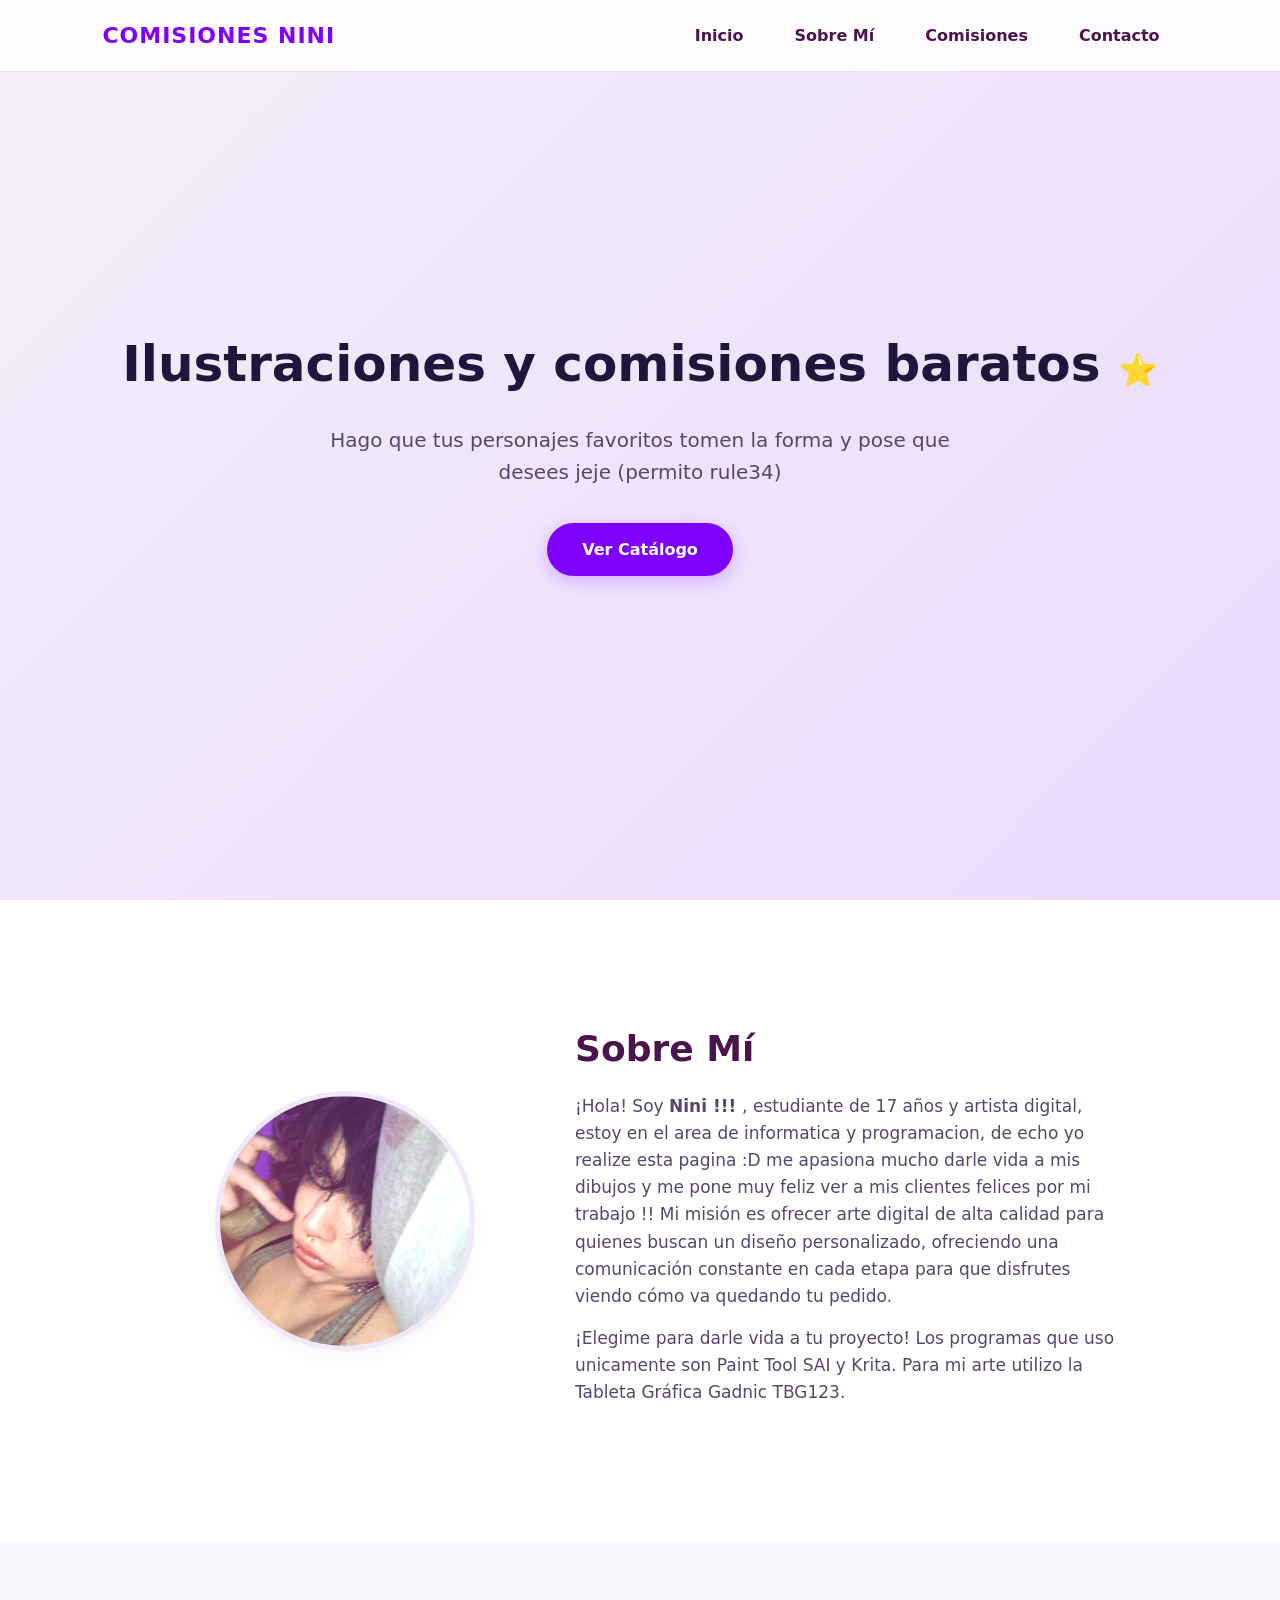
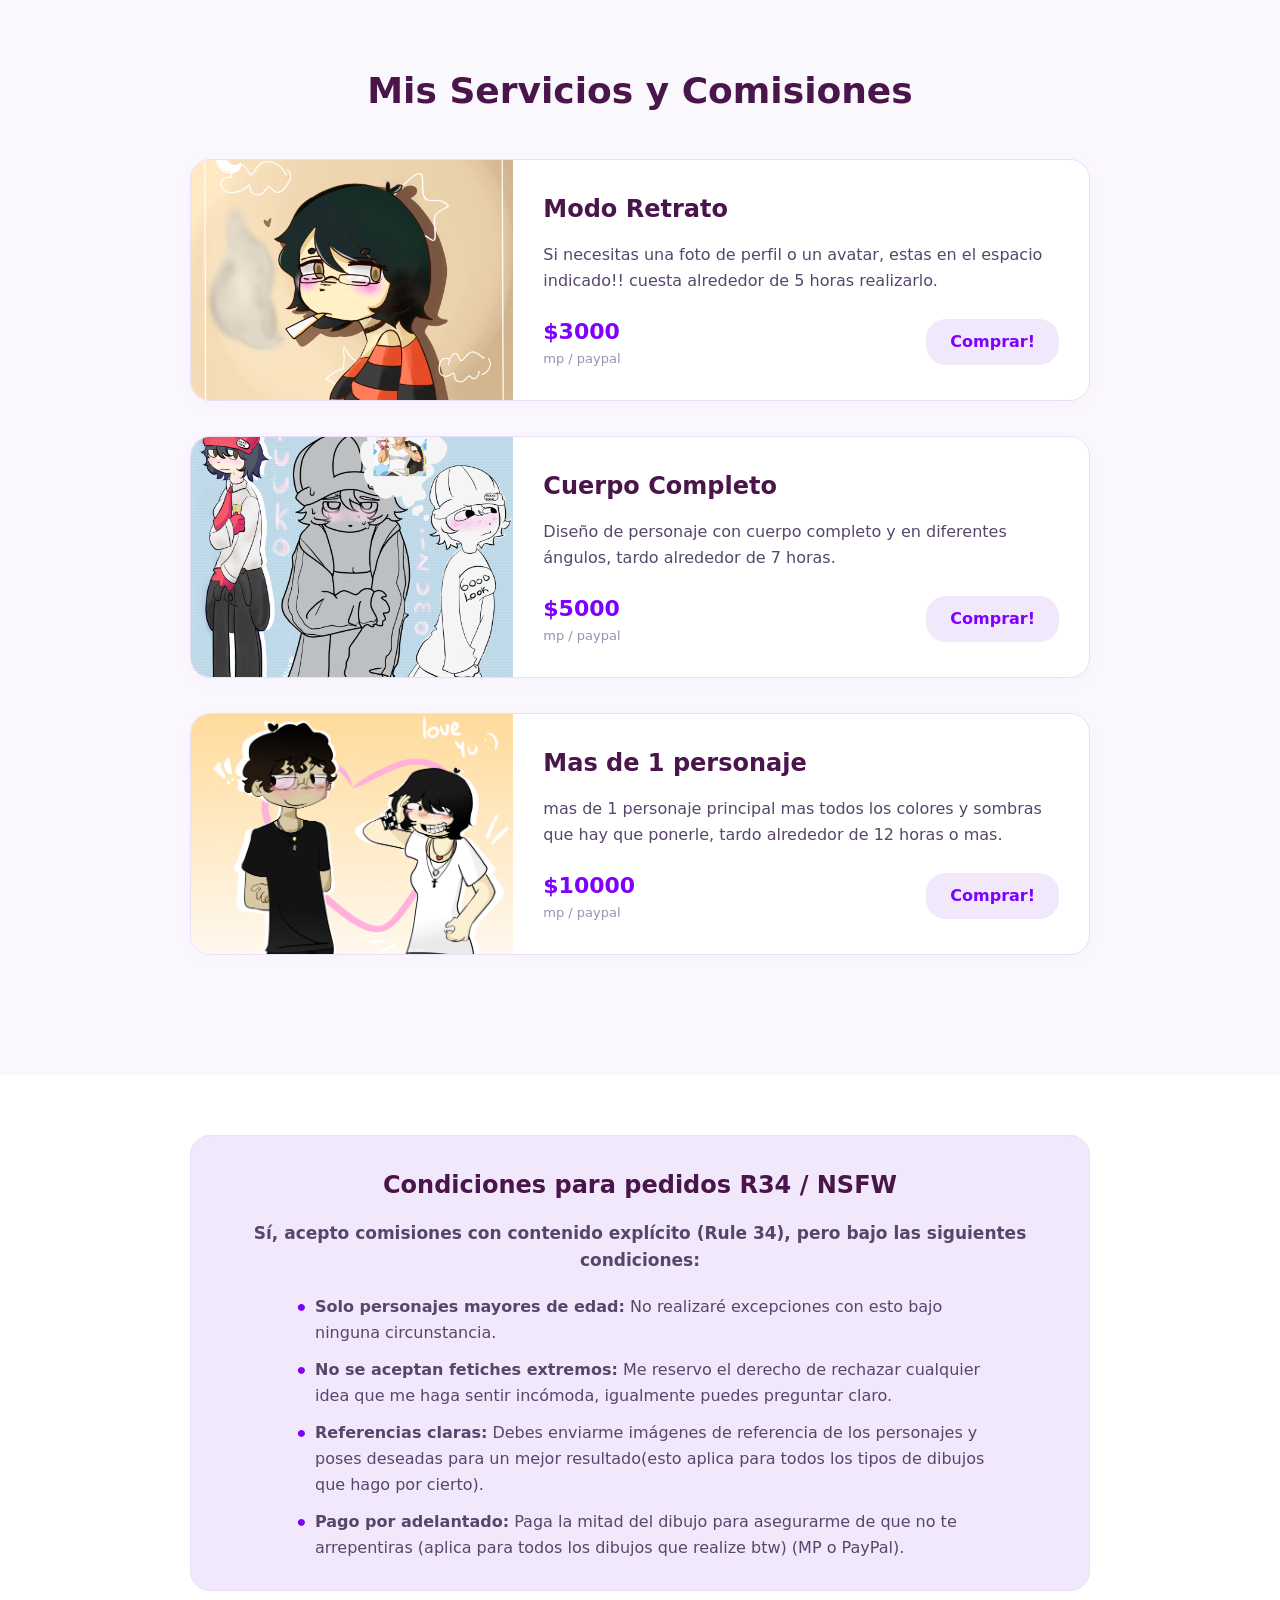
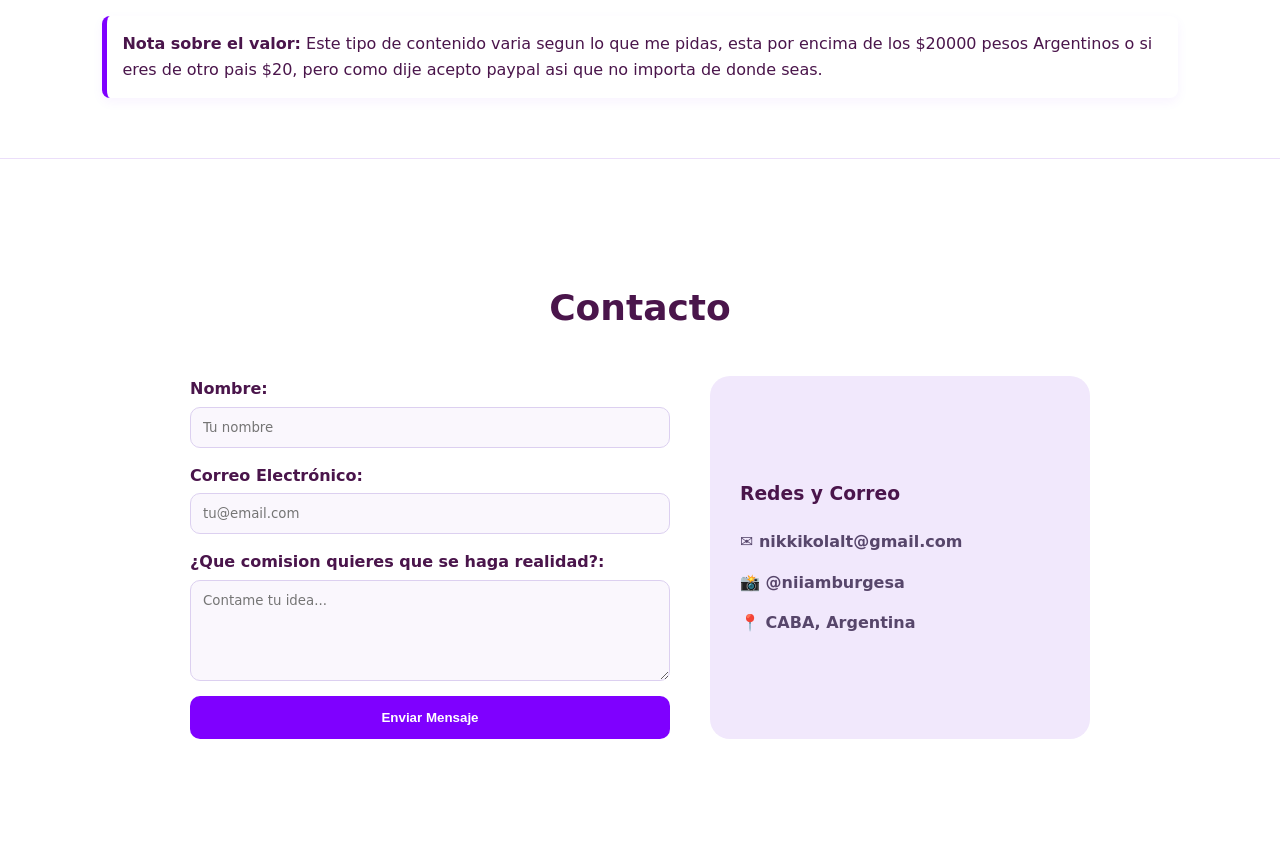
==== index.html @ 0f69ee8e "Add files via upload" ====
<!DOCTYPE html>
<html lang="es">
<head>
    <meta charset="UTF-8">
    <meta name="viewport" content="width=device-width, initial-scale=1.0">
    <title>Comisiones</title>
    <link rel="stylesheet" href="style.css">
</head>
<body>

    <nav class="container-menu">
        <div class="logo">COMISIONES NINI</div>
        <div class="menu-items">
            <div class="item"><a href="#inicio">Inicio</a></div>
            <div class="item"><a href="#sobre-mi">Sobre Mí</a></div>
            <div class="item"><a href="#servicios">Comisiones</a></div>
            <div class="item"><a href="#contacto">Contacto</a></div>
        </div>
    </nav>

    <header id="inicio" class="seccion-inicio">
        <div class="hero-contenido">
            <h1>Ilustraciones y comisiones baratos <span class="stars">⭐</span></h1>
            <p class="propuesta-valor">Hago que tus personajes favoritos tomen la forma y pose que desees jeje (permito rule34)</p>
            <a href="#servicios" class="btn-cta">Ver Catálogo</a>
        </div>
    </header>

    <section id="sobre-mi" class="seccion-sobre-mi">
        <div class="sobre-mi-contenedor">
            <div class="sobre-mi-foto-bloque">
                <img src="nini.png" alt="Nini Artista" class="nini-foto">
            </div>
            <div class="sobre-mi-texto-bloque">
                <h2>Sobre Mí</h2>
                <p>¡Hola! Soy <strong>Nini !!! </strong>, estudiante de 17 años y artista digital, estoy en el area de informatica y programacion, de echo
                    yo realize esta pagina :D me apasiona mucho darle vida a mis dibujos y me pone muy feliz ver a mis clientes felices por mi trabajo !! Mi misión es ofrecer arte digital de alta calidad para quienes buscan un diseño personalizado, ofreciendo una comunicación constante en cada etapa para que disfrutes viendo cómo va quedando tu pedido.</p>
                <p>¡Elegime para darle vida a tu proyecto! Los programas que uso unicamente son Paint Tool SAI y Krita. Para mi arte utilizo la Tableta Gráfica Gadnic TBG123. </p>
            </div>
        </div>
    </section>

    <section id="servicios" class="seccion-servicios">
        <h2>Mis Servicios y Comisiones</h2>
        <div class="catalogo-columna">
            
            <div class="tarjeta-horizontal">
                <div class="dibujo-foto-bloque">
                    <img src="icon me.png" alt="Ilustración de Personaje" class="dibujo-img">
                </div>
                <div class="dibujo-info-bloque">
                    <h3>Modo Retrato</h3>
                    <p>Si necesitas una foto de perfil o un avatar, estas en el espacio indicado!! cuesta alrededor de 5 horas realizarlo.</p>
                    <div class="precio-comprar">
                        <span class="precio">$3000 <small>mp / paypal</small></span>
                        <a href="#contacto" class="btn-comprar">Comprar!</a>
                    </div>
                </div>
            </div>

            <div class="tarjeta-horizontal">
                <div class="dibujo-foto-bloque">
                    <img src="fuuko izumo.png" alt="Diseño de Personaje Completo" class="dibujo-img">
                </div>
                <div class="dibujo-info-bloque">
                    <h3>Cuerpo Completo</h3>
                    <p>Diseño de personaje con cuerpo completo y en diferentes ángulos, tardo alrededor de 7 horas.</p>
                    <div class="precio-comprar">
                        <span class="precio">$5000 <small>mp / paypal</small></span>
                        <a href="#contacto" class="btn-comprar">Comprar!</a>
                    </div>
                </div>
            </div>

            <div class="tarjeta-horizontal">
                <div class="dibujo-foto-bloque">
                    <img src="lobyu.png" alt="Ilustración Escenario" class="dibujo-img">
                </div>
                <div class="dibujo-info-bloque">
                    <h3>Mas de 1 personaje</h3>
                    <p>mas de 1 personaje principal mas todos los colores y sombras que hay que ponerle, tardo alrededor de 12 horas o mas.</p>
                    <div class="precio-comprar">
                        <span class="precio">$10000 <small>mp / paypal</small></span>
                        <a href="#contacto" class="btn-comprar">Comprar!</a>
                    </div>
                </div>
            </div>

        </div>
    </section>

    <section class="seccion-condiciones">
        <div class="condiciones-contenedor">
            <h3>Condiciones para pedidos R34 / NSFW </h3>
            <p>Sí, acepto comisiones con contenido explícito (Rule 34), pero bajo las siguientes condiciones:</p>
            <ul class="lista-condiciones">
                <li><strong>Solo personajes mayores de edad:</strong> No realizaré excepciones con esto bajo ninguna circunstancia.</li>
                <li><strong>No se aceptan fetiches extremos:</strong> Me reservo el derecho de rechazar cualquier idea que me haga sentir incómoda, igualmente puedes preguntar claro.</li>
                <li><strong>Referencias claras:</strong> Debes enviarme imágenes de referencia de los personajes y poses deseadas para un mejor resultado(esto aplica para todos los tipos de dibujos que hago por cierto).</li>
                <li><strong>Pago por adelantado:</strong> Paga la mitad del dibujo para asegurarme de que no te arrepentiras (aplica para todos los dibujos que realize btw) (MP o PayPal).</li>
            </ul>

        </div>
        <div class="alerta-precio">
                 <strong>Nota sobre el valor:</strong> Este tipo de contenido varia segun lo que me pidas, esta por encima de los $20000 pesos Argentinos o si eres de otro pais $20, pero como dije acepto paypal asi que no importa de donde seas. 
            </div>
    </section>

    <section id="contacto" class="seccion-contacto">
        <h2>Contacto</h2>
        <div class="contacto-contenedor">
            
            <form class="formulario">
                <label for="nombre">Nombre:</label>
                <input type="text" id="nombre" required placeholder="Tu nombre">

                <label for="email">Correo Electrónico:</label>
                <input type="email" id="email" required placeholder="tu@email.com">

                <label for="mensaje">¿Que comision quieres que se haga realidad?:</label>
                <textarea id="mensaje" rows="5" required placeholder="Contame tu idea..."></textarea>

                <button type="submit" class="btn-enviar">Enviar Mensaje</button>
            </form>

            <div class="datos-contacto">
                <h3>Redes y Correo</h3>
                <p class="dato-item">✉️ nikkikolalt@gmail.com</p>
                <p class="dato-item">📸 @niiamburgesa</p>
                <p class="dato-item">📍 CABA, Argentina</p>
            </div>

        </div>
    </section>

</body>
</html>
---- style.css ----
* {
    margin: 0;
    padding: 0;
    box-sizing: border-box;
}

html {
    scroll-behavior: smooth; 
}

body {
    font-family: system-ui, -apple-system, sans-serif;
    background-color: #faf7fd; 
    color: #31263e; 
    line-height: 1.6;
}

h2 {
    text-align: center;
    font-size: 36px;
    color: #4a154b;
    margin-bottom: 40px;
}

.container-menu {
    display: flex;
    justify-content: space-between;
    align-items: center;
    background-color: rgba(255, 255, 255, 0.85);
    backdrop-filter: blur(12px);
    padding: 18px 8%;
    position: fixed;
    top: 0;
    width: 100%;
    z-index: 1000;
    border-bottom: 1px solid #ebdefa;
}

.logo {
    font-size: 22px;
    font-weight: 800;
    color: #7f00ff; 
    letter-spacing: 1px;
}

.logo .dot { color: #c49eff; }

.menu-items {
    display: flex;
    gap: 15px;
}

.item a {
    color: #4a154b;
    text-decoration: none;
    font-weight: 600;
    padding: 8px 18px;
    border-radius: 20px;
    transition: all 0.3s ease;
}

.item a:hover {
    background-color: #f1e8fc;
    color: #7f00ff;
}

.seccion-inicio {
    height: 100vh;
    display: flex;
    justify-content: center;
    align-items: center;
    text-align: center;
    padding: 0 20px;
    background: linear-gradient(135deg, #f5eefa 0%, #eadafc 100%);
}

.hero-contenido h1 {
    font-size: 50px;
    color: #21153b;
    margin-bottom: 20px;
    font-weight: 800;
}

.stars { font-size: 32px; }

.propuesta-valor {
    font-size: 20px;
    max-width: 650px;
    margin: 0 auto 35px auto;
    color: #57466b;
}

.btn-cta {
    display: inline-block;
    background-color: #7f00ff;
    color: white;
    text-decoration: none;
    padding: 14px 35px;
    border-radius: 30px;
    font-weight: bold;
    box-shadow: 0 5px 18px rgba(127, 0, 255, 0.25);
    transition: all 0.2s ease;
}

.btn-cta:hover {
    background-color: #6a00d4;
    transform: translateY(-2px);
}

.seccion-sobre-mi {
    padding: 120px 8%;
    background-color: #ffffff;
}

.sobre-mi-contenedor {
    display: flex;
    align-items: center;
    justify-content: center;
    gap: 50px;
    max-width: 950px;
    margin: 0 auto;
    flex-wrap: wrap;
}

.sobre-mi-foto-bloque {
    flex: 1;
    min-width: 260px;
    display: flex;
    justify-content: center;
}

.nini-foto {
    width: 260px;
    height: 260px;
    object-fit: cover;
    border-radius: 50%; 
    border: 5px solid #f1e8fc;
    box-shadow: 0 8px 20px rgba(0,0,0,0.04);
    
}
.sobre-mi-texto-bloque {
    flex: 1.5;
    min-width: 300px;
}

.sobre-mi-texto-bloque h2 { text-align: left; margin-bottom: 15px; }
.sobre-mi-texto-bloque p { margin-bottom: 15px; font-size: 17px; color: #57466b; }

.seccion-servicios {
    padding: 120px 8%;
}

.catalogo-columna {
    display: flex;
    flex-direction: column;
    gap: 35px;
    max-width: 900px;
    margin: 0 auto;
}

.tarjeta-horizontal {
    background-color: #ffffff;
    border-radius: 20px;
    border: 1px solid #ebdefa;
    display: flex; 
    overflow: hidden;
    box-shadow: 0 4px 20px rgba(127, 0, 255, 0.02);
    flex-wrap: wrap;
    transition: transform 0.3s ease;
}

.tarjeta-horizontal:hover {
    transform: scale(1.01); 
}

.dibujo-foto-bloque {
    flex: 1;
    min-width: 240px;
    max-height: 240px;
}

.dibujo-img {
    width: 100%;
    height: 100%;
    object-fit: cover;
    background-color: #f5f5f5;
}

.dibujo-info-bloque {
    flex: 1.6;
    padding: 30px;
    display: flex;
    flex-direction: column;
    justify-content: space-between;
    min-width: 300px;
}

.dibujo-info-bloque h3 {
    font-size: 24px;
    color: #4a154b;
    margin-bottom: 8px;
}

.dibujo-info-bloque p {
    color: #57466b;
    font-size: 16px;
    margin-bottom: 15px;
}

.precio-comprar {
    display: flex;
    justify-content: space-between;
    align-items: center;
}

.precio {
    font-size: 22px;
    font-weight: 800;
    color: #7f00ff;
}
.precio small { font-size: 13px; color: #9c8fb0; font-weight: 400; display: block; }

.btn-comprar {
    background-color: #f1e8fc;
    color: #7f00ff;
    text-decoration: none;
    padding: 10px 24px;
    border-radius: 20px;
    font-weight: 700;
    transition: all 0.2s ease;
}

.btn-comprar:hover {
    background-color: #7f00ff;
    color: white;
}

.seccion-contacto {
    padding: 120px 8%;
    background-color: #ffffff;
    border-top: 1px solid #ebdefa;
}

.contacto-contenedor {
    display: flex;
    justify-content: space-between;
    gap: 40px;
    max-width: 900px;
    margin: 0 auto;
    flex-wrap: wrap;
}

.formulario {
    display: flex;
    flex-direction: column;
    flex: 1.2;
    min-width: 300px;
}

.formulario label {
    margin-bottom: 5px;
    font-weight: 600;
    color: #4a154b;
}

.formulario input, .formulario textarea {
    padding: 12px;
    margin-bottom: 15px;
    border-radius: 10px;
    border: 1px solid #dcd0f0;
    background-color: #faf7fd;
    color: #31263e;
    font-family: inherit;
}

.formulario input:focus, .formulario textarea:focus {
    outline: none;
    border-color: #7f00ff;
    box-shadow: 0 0 0 3px rgba(127, 0, 255, 0.1);
}

.btn-enviar {
    background-color: #7f00ff;
    color: white;
    border: none;
    padding: 14px;
    border-radius: 10px;
    font-weight: bold;
    cursor: pointer;
}

.btn-enviar:hover { background-color: #6a00d4; }

.datos-contacto {
    flex: 0.8;
    min-width: 250px;
    display: flex;
    flex-direction: column;
    justify-content: center;
    gap: 15px;
    background-color: #f1e8fc;
    padding: 30px;
    border-radius: 20px;
}

.datos-contacto h3 { color: #4a154b; margin-bottom: 5px; }
.dato-item { font-weight: 600; color: #57466b; }

.alerta-precio {
    margin-top: 25px;
    background-color: #ffffff;
    border-left: 5px solid #7f00ff;
    padding: 15px;
    border-radius: 8px;
    color: #4a154b;
    font-size: 16px;
    text-align: left;
    box-shadow: 0 4px 12px rgba(127, 0, 255, 0.05);
}
.seccion-condiciones {
    padding: 60px 8%;
    background-color: #ffffff;
}

.condiciones-contenedor {
    max-width: 900px;
    margin: 0 auto;
    background-color: #f1e8fc;
    padding: 30px;
    border-radius: 20px;
    border: 1px solid #ebdefa;
}

.condiciones-contenedor h3 {
    color: #4a154b;
    font-size: 24px;
    margin-bottom: 15px;
    text-align: center;
}

.condiciones-contenedor p {
    color: #57466b;
    font-size: 17px;
    margin-bottom: 20px;
    text-align: center;
    font-weight: 600;
}

.lista-condiciones {
    list-style-type: none;
    display: flex;
    flex-direction: column;
    gap: 12px;
    max-width: 700px;
    margin: 0 auto;
}

.lista-condiciones li {
    font-size: 16px;
    color: #57466b;
    position: relative;
    padding-left: 25px;
}

.lista-condiciones li::before {
    content: "•";
    color: #7f00ff;
    font-weight: bold;
    font-size: 20px;
    position: absolute;
    left: 5px;
    top: -2px;
}
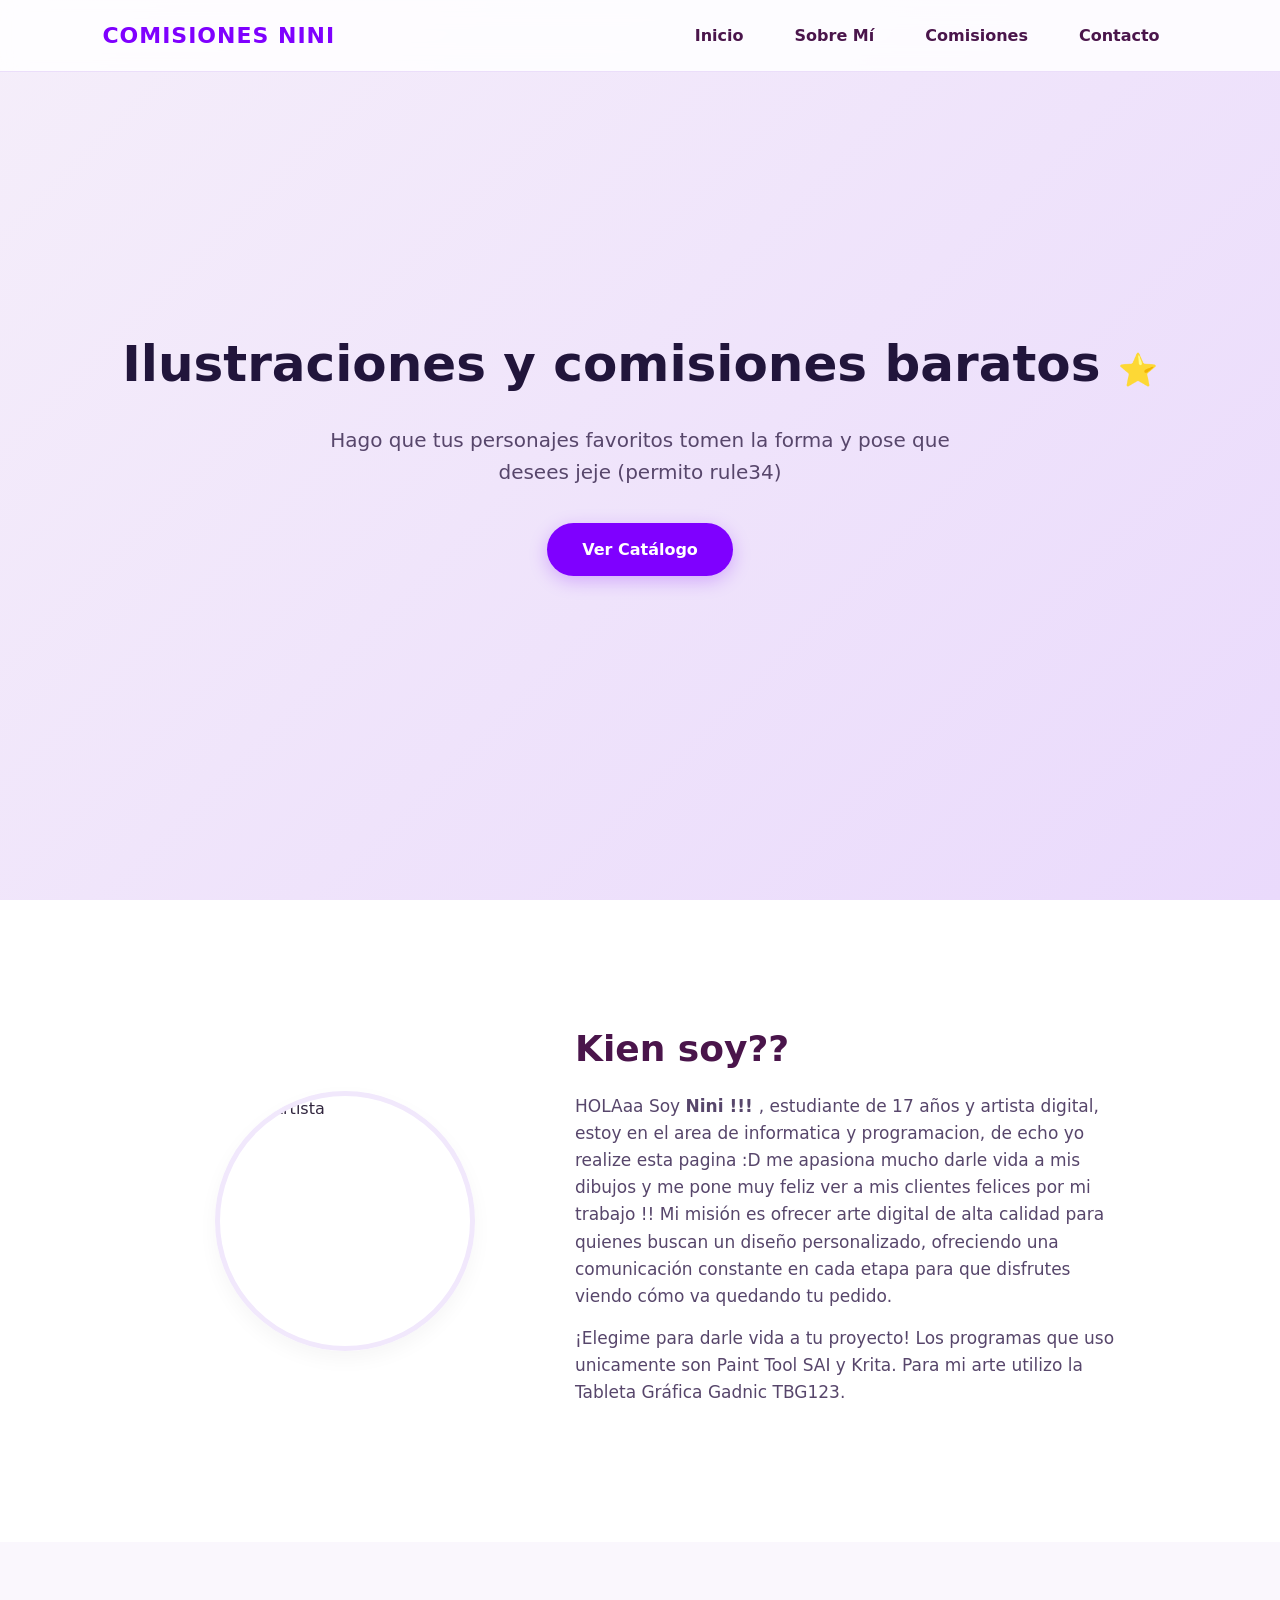
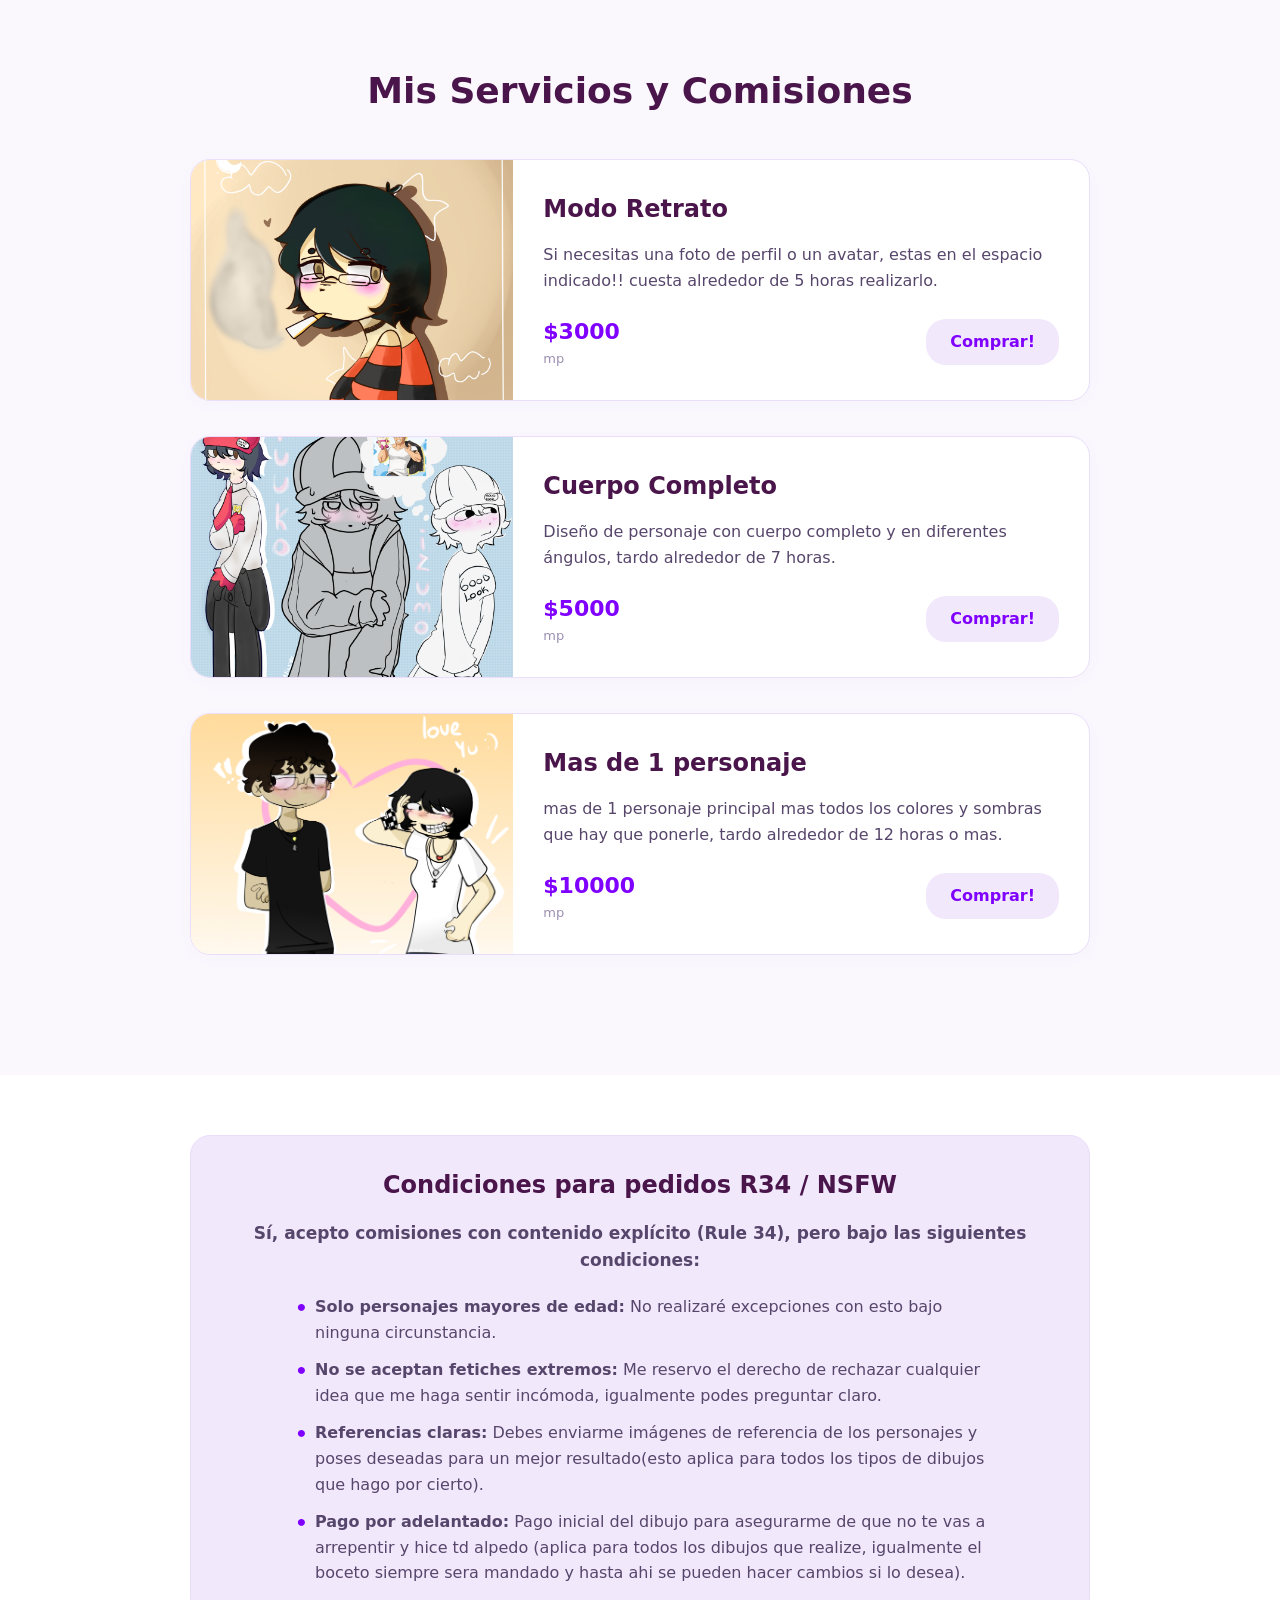
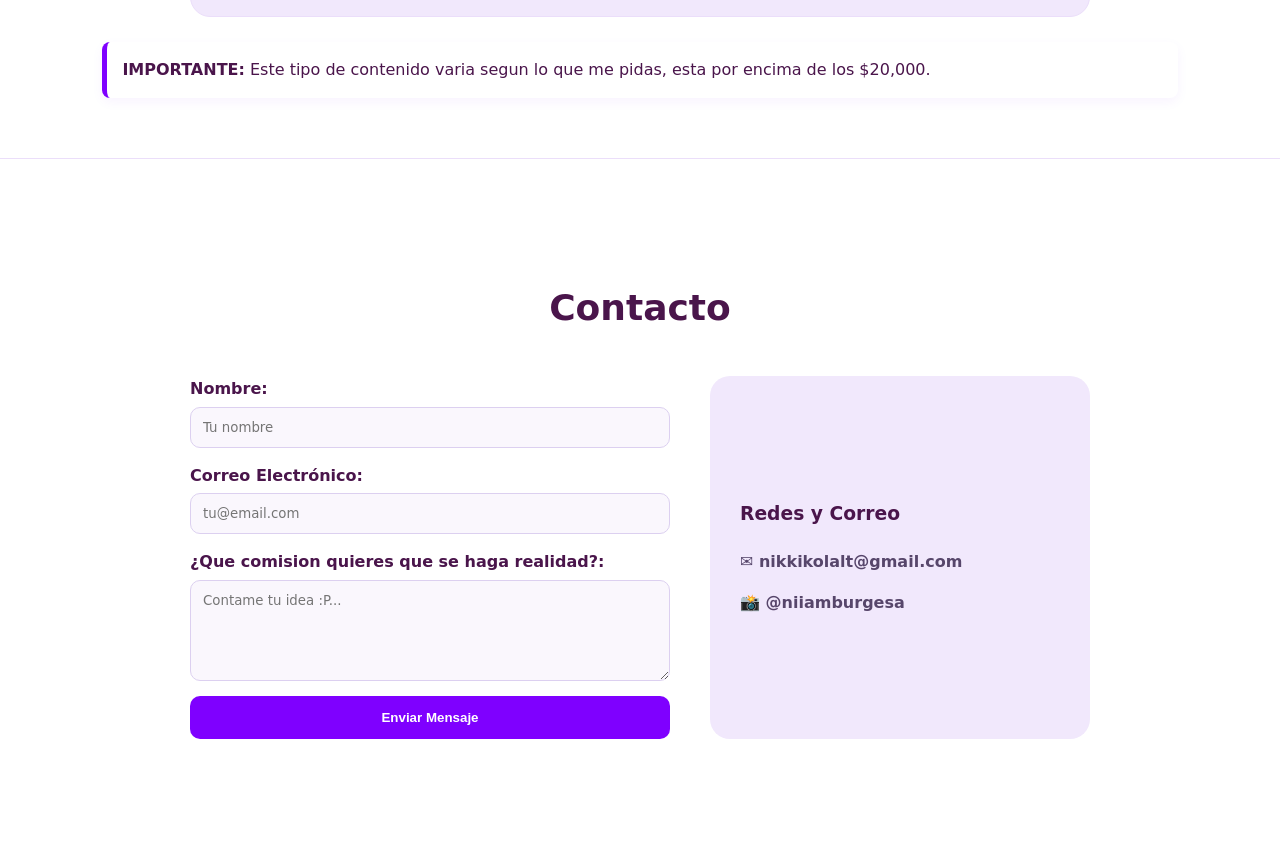
==== commit ef8320cd: "Add files via upload" ====
--- a/index.html
+++ b/index.html
@@ -29,11 +29,11 @@
     <section id="sobre-mi" class="seccion-sobre-mi">
         <div class="sobre-mi-contenedor">
             <div class="sobre-mi-foto-bloque">
-                <img src="nini.png" alt="Nini Artista" class="nini-foto">
+                <img src="hey.jpg" alt="Nini Artista" class="nini-foto">
             </div>
             <div class="sobre-mi-texto-bloque">
-                <h2>Sobre Mí</h2>
-                <p>¡Hola! Soy <strong>Nini !!! </strong>, estudiante de 17 años y artista digital, estoy en el area de informatica y programacion, de echo
+                <h2>Kien soy??</h2>
+                <p>HOLAaa Soy <strong>Nini !!! </strong>, estudiante de 17 años y artista digital, estoy en el area de informatica y programacion, de echo
                     yo realize esta pagina :D me apasiona mucho darle vida a mis dibujos y me pone muy feliz ver a mis clientes felices por mi trabajo !! Mi misión es ofrecer arte digital de alta calidad para quienes buscan un diseño personalizado, ofreciendo una comunicación constante en cada etapa para que disfrutes viendo cómo va quedando tu pedido.</p>
                 <p>¡Elegime para darle vida a tu proyecto! Los programas que uso unicamente son Paint Tool SAI y Krita. Para mi arte utilizo la Tableta Gráfica Gadnic TBG123. </p>
             </div>
@@ -52,7 +52,7 @@
                     <h3>Modo Retrato</h3>
                     <p>Si necesitas una foto de perfil o un avatar, estas en el espacio indicado!! cuesta alrededor de 5 horas realizarlo.</p>
                     <div class="precio-comprar">
-                        <span class="precio">$3000 <small>mp / paypal</small></span>
+                        <span class="precio">$3000 <small>mp </small></span>
                         <a href="#contacto" class="btn-comprar">Comprar!</a>
                     </div>
                 </div>
@@ -66,7 +66,7 @@
                     <h3>Cuerpo Completo</h3>
                     <p>Diseño de personaje con cuerpo completo y en diferentes ángulos, tardo alrededor de 7 horas.</p>
                     <div class="precio-comprar">
-                        <span class="precio">$5000 <small>mp / paypal</small></span>
+                        <span class="precio">$5000 <small>mp </small></span>
                         <a href="#contacto" class="btn-comprar">Comprar!</a>
                     </div>
                 </div>
@@ -80,7 +80,7 @@
                     <h3>Mas de 1 personaje</h3>
                     <p>mas de 1 personaje principal mas todos los colores y sombras que hay que ponerle, tardo alrededor de 12 horas o mas.</p>
                     <div class="precio-comprar">
-                        <span class="precio">$10000 <small>mp / paypal</small></span>
+                        <span class="precio">$10000 <small>mp </small></span>
                         <a href="#contacto" class="btn-comprar">Comprar!</a>
                     </div>
                 </div>
@@ -95,14 +95,15 @@
             <p>Sí, acepto comisiones con contenido explícito (Rule 34), pero bajo las siguientes condiciones:</p>
             <ul class="lista-condiciones">
                 <li><strong>Solo personajes mayores de edad:</strong> No realizaré excepciones con esto bajo ninguna circunstancia.</li>
-                <li><strong>No se aceptan fetiches extremos:</strong> Me reservo el derecho de rechazar cualquier idea que me haga sentir incómoda, igualmente puedes preguntar claro.</li>
+                <li><strong>No se aceptan fetiches extremos:</strong> Me reservo el derecho de rechazar cualquier idea que me haga sentir incómoda, igualmente podes preguntar claro.</li>
                 <li><strong>Referencias claras:</strong> Debes enviarme imágenes de referencia de los personajes y poses deseadas para un mejor resultado(esto aplica para todos los tipos de dibujos que hago por cierto).</li>
-                <li><strong>Pago por adelantado:</strong> Paga la mitad del dibujo para asegurarme de que no te arrepentiras (aplica para todos los dibujos que realize btw) (MP o PayPal).</li>
+                <li><strong>Pago por adelantado:</strong> Pago inicial del dibujo para asegurarme de que no te vas a arrepentir y hice td alpedo (aplica para todos los dibujos que realize, igualmente el boceto
+                    siempre sera mandado y hasta ahi se pueden hacer cambios si lo desea).</li>
             </ul>
 
         </div>
         <div class="alerta-precio">
-                 <strong>Nota sobre el valor:</strong> Este tipo de contenido varia segun lo que me pidas, esta por encima de los $20000 pesos Argentinos o si eres de otro pais $20, pero como dije acepto paypal asi que no importa de donde seas. 
+                 <strong>IMPORTANTE:</strong> Este tipo de contenido varia segun lo que me pidas, esta por encima de los $20,000. 
             </div>
     </section>
 
@@ -118,7 +119,7 @@
                 <input type="email" id="email" required placeholder="tu@email.com">
 
                 <label for="mensaje">¿Que comision quieres que se haga realidad?:</label>
-                <textarea id="mensaje" rows="5" required placeholder="Contame tu idea..."></textarea>
+                <textarea id="mensaje" rows="5" required placeholder="Contame tu idea :P..."></textarea>
 
                 <button type="submit" class="btn-enviar">Enviar Mensaje</button>
             </form>
@@ -127,7 +128,7 @@
                 <h3>Redes y Correo</h3>
                 <p class="dato-item">✉️ nikkikolalt@gmail.com</p>
                 <p class="dato-item">📸 @niiamburgesa</p>
-                <p class="dato-item">📍 CABA, Argentina</p>
+                
             </div>
 
         </div>
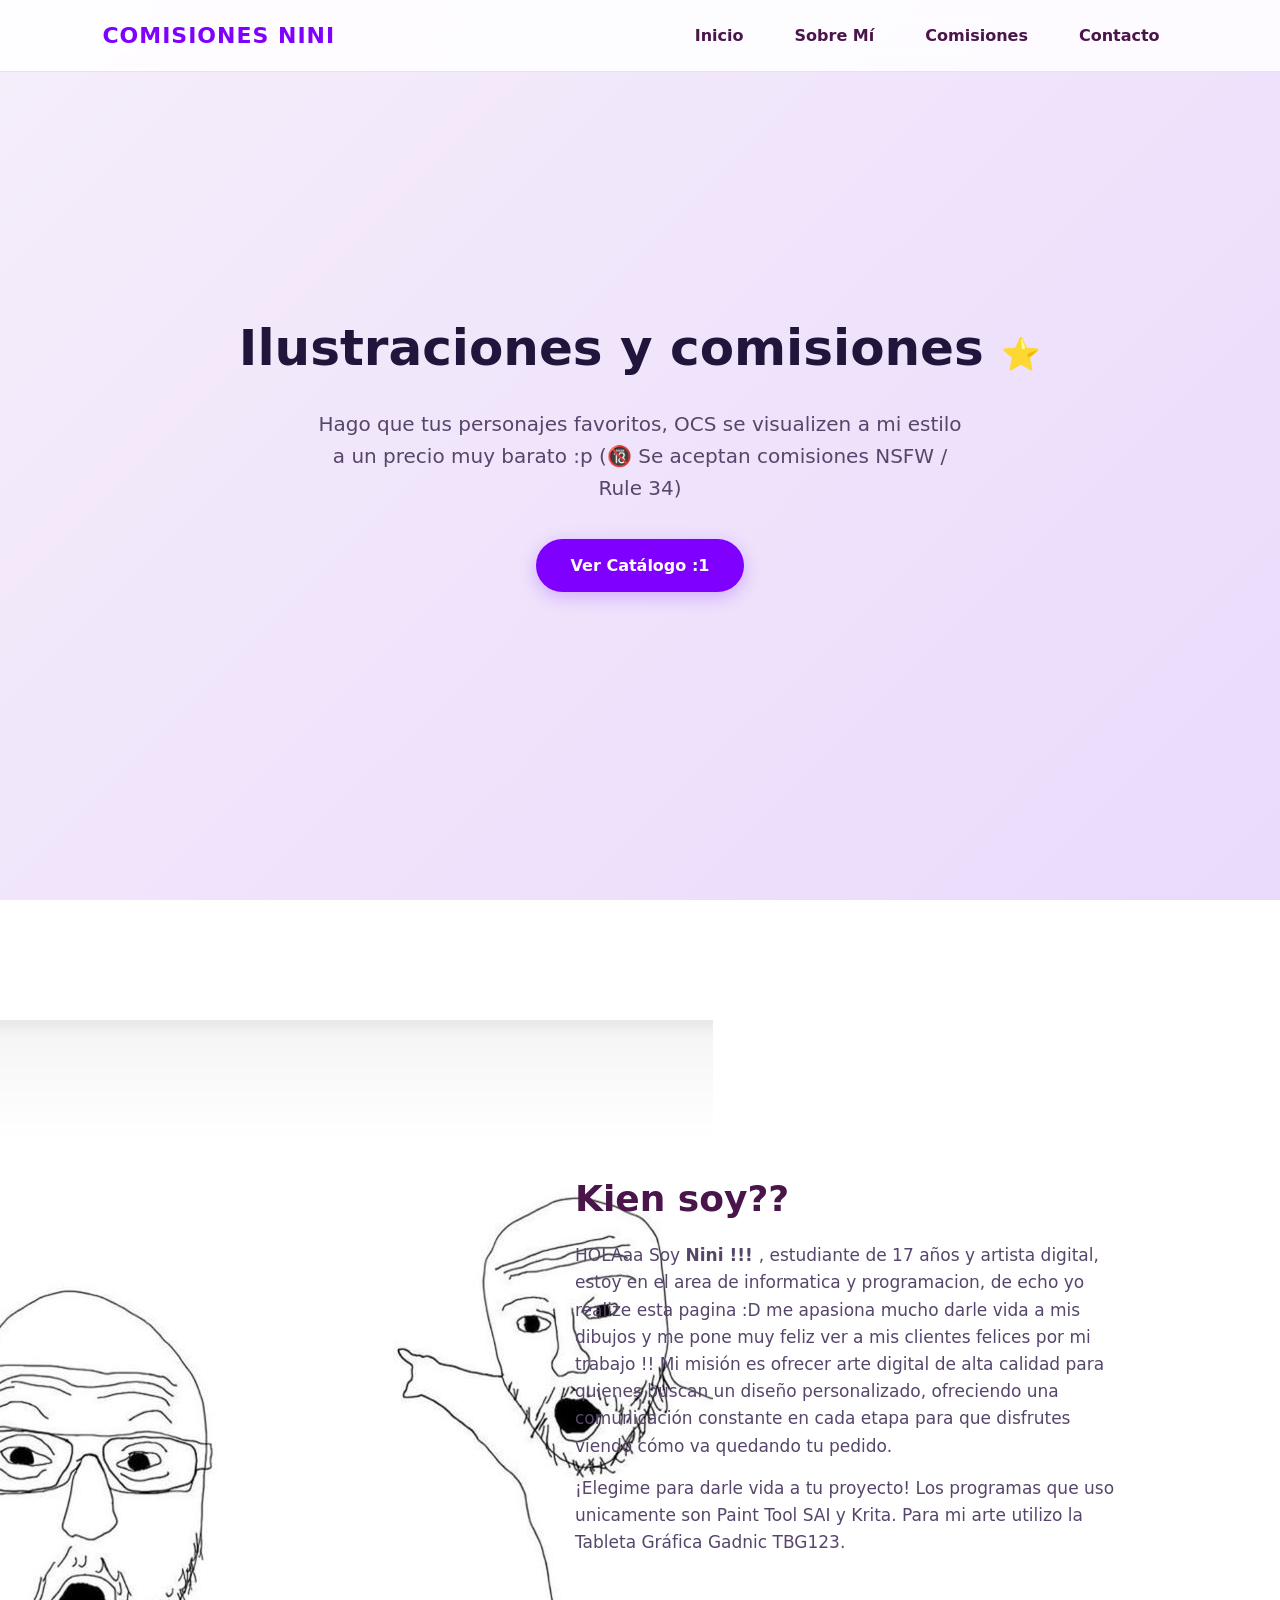
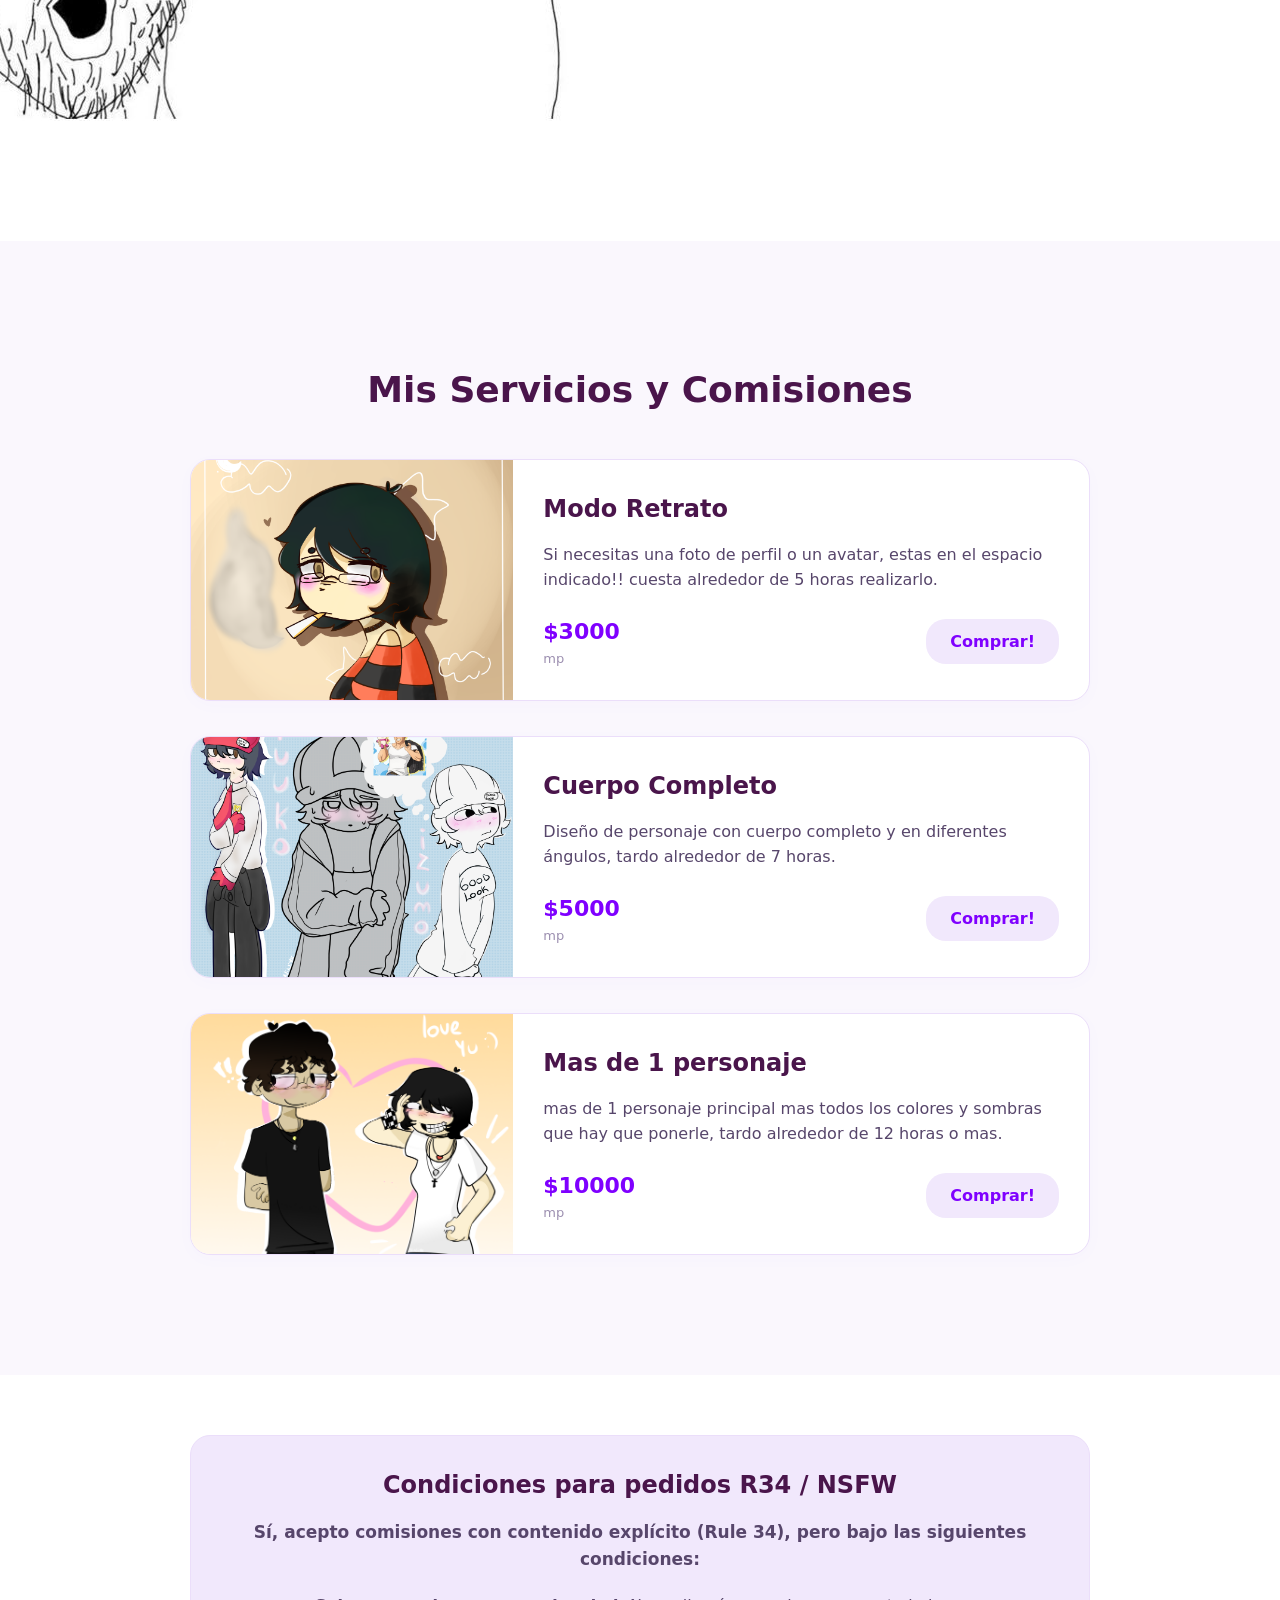
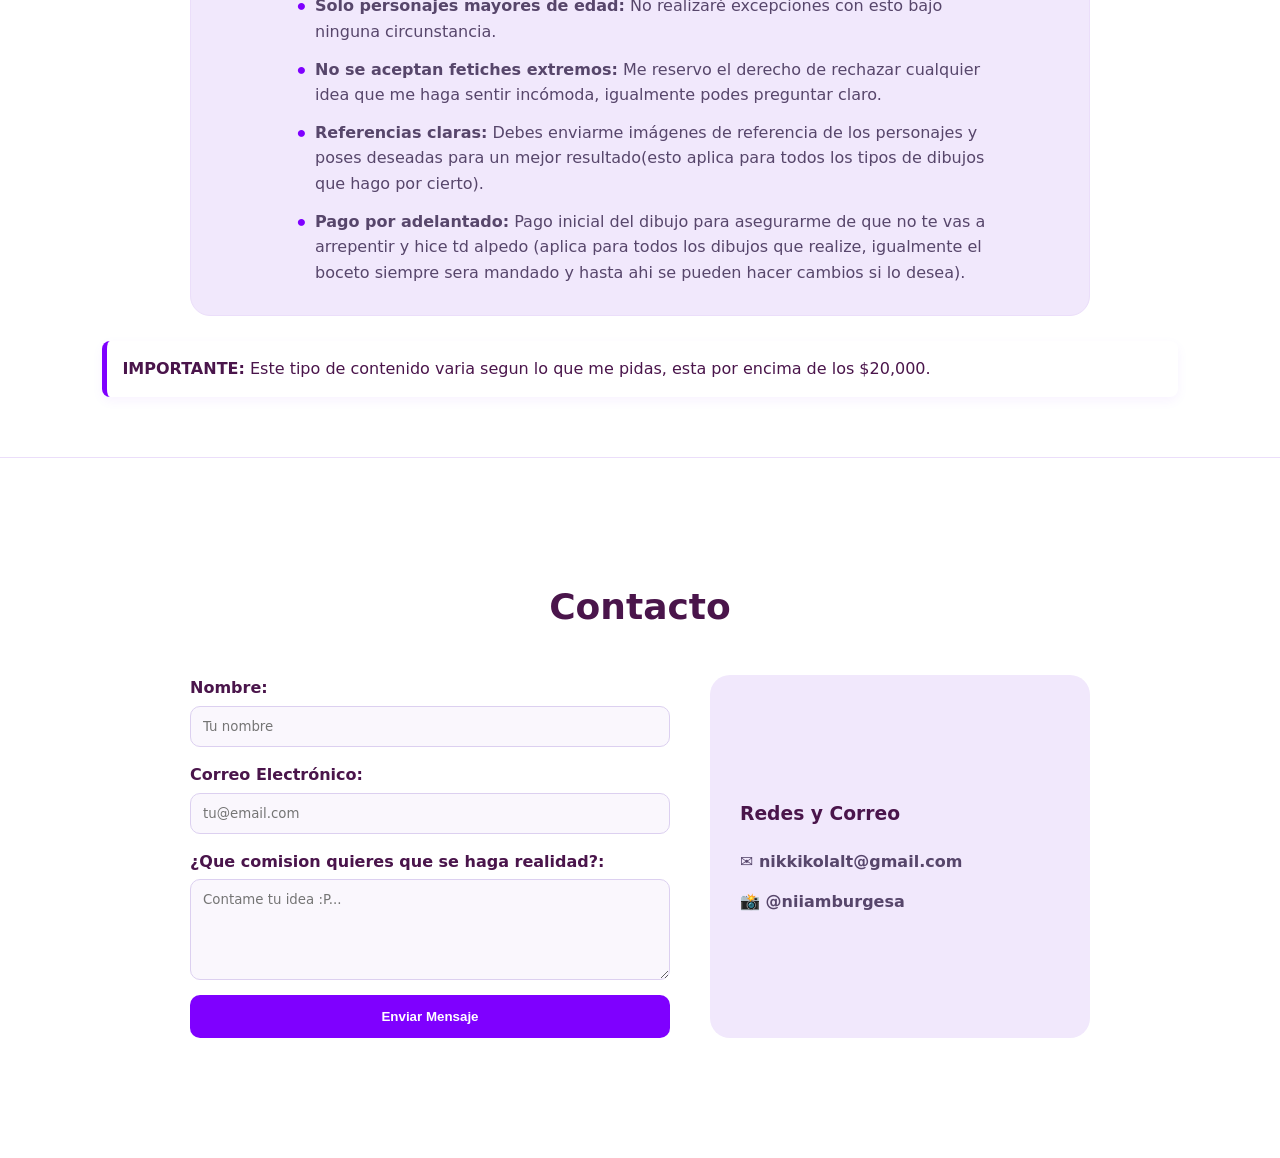
==== commit f012c1fa: "Add files via upload" ====
--- a/index.html
+++ b/index.html
@@ -20,16 +20,16 @@
 
     <header id="inicio" class="seccion-inicio">
         <div class="hero-contenido">
-            <h1>Ilustraciones y comisiones baratos <span class="stars">⭐</span></h1>
-            <p class="propuesta-valor">Hago que tus personajes favoritos tomen la forma y pose que desees jeje (permito rule34)</p>
-            <a href="#servicios" class="btn-cta">Ver Catálogo</a>
+            <h1>Ilustraciones y comisiones <span class="stars">⭐</span></h1>
+            <p class="propuesta-valor">Hago que tus personajes favoritos, OCS se visualizen a mi estilo a un precio muy barato :p (🔞 Se aceptan comisiones NSFW / Rule 34)</p>
+            <a href="#servicios" class="btn-cta">Ver Catálogo :1</a>
         </div>
     </header>
 
     <section id="sobre-mi" class="seccion-sobre-mi">
         <div class="sobre-mi-contenedor">
             <div class="sobre-mi-foto-bloque">
-                <img src="hey.jpg" alt="Nini Artista" class="nini-foto">
+                <img src="hey.jpg" alt="Nini Artista" class="hey-foto">
             </div>
             <div class="sobre-mi-texto-bloque">
                 <h2>Kien soy??</h2>
--- a/style.css
+++ b/style.css
@@ -130,15 +130,6 @@
     justify-content: center;
 }
 
-.nini-foto {
-    width: 260px;
-    height: 260px;
-    object-fit: cover;
-    border-radius: 50%; 
-    border: 5px solid #f1e8fc;
-    box-shadow: 0 8px 20px rgba(0,0,0,0.04);
-    
-}
 .sobre-mi-texto-bloque {
     flex: 1.5;
     min-width: 300px;
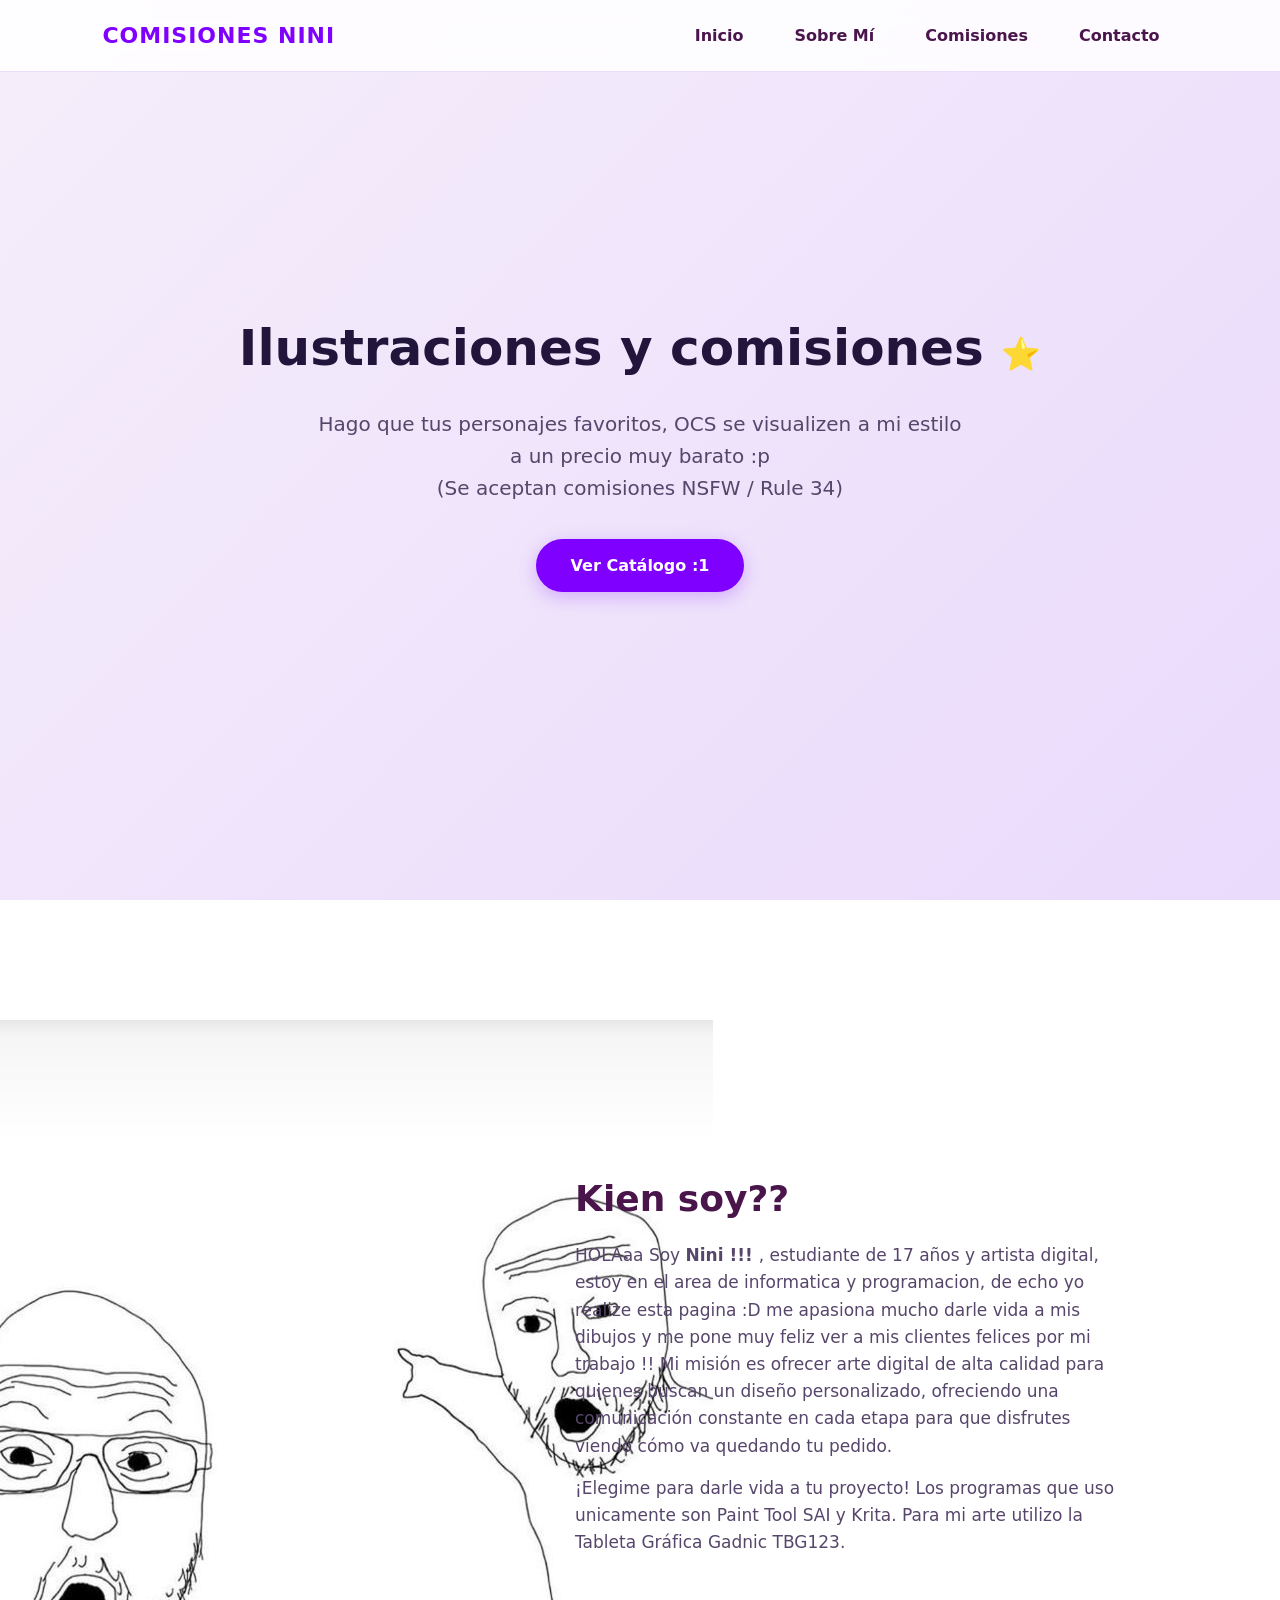
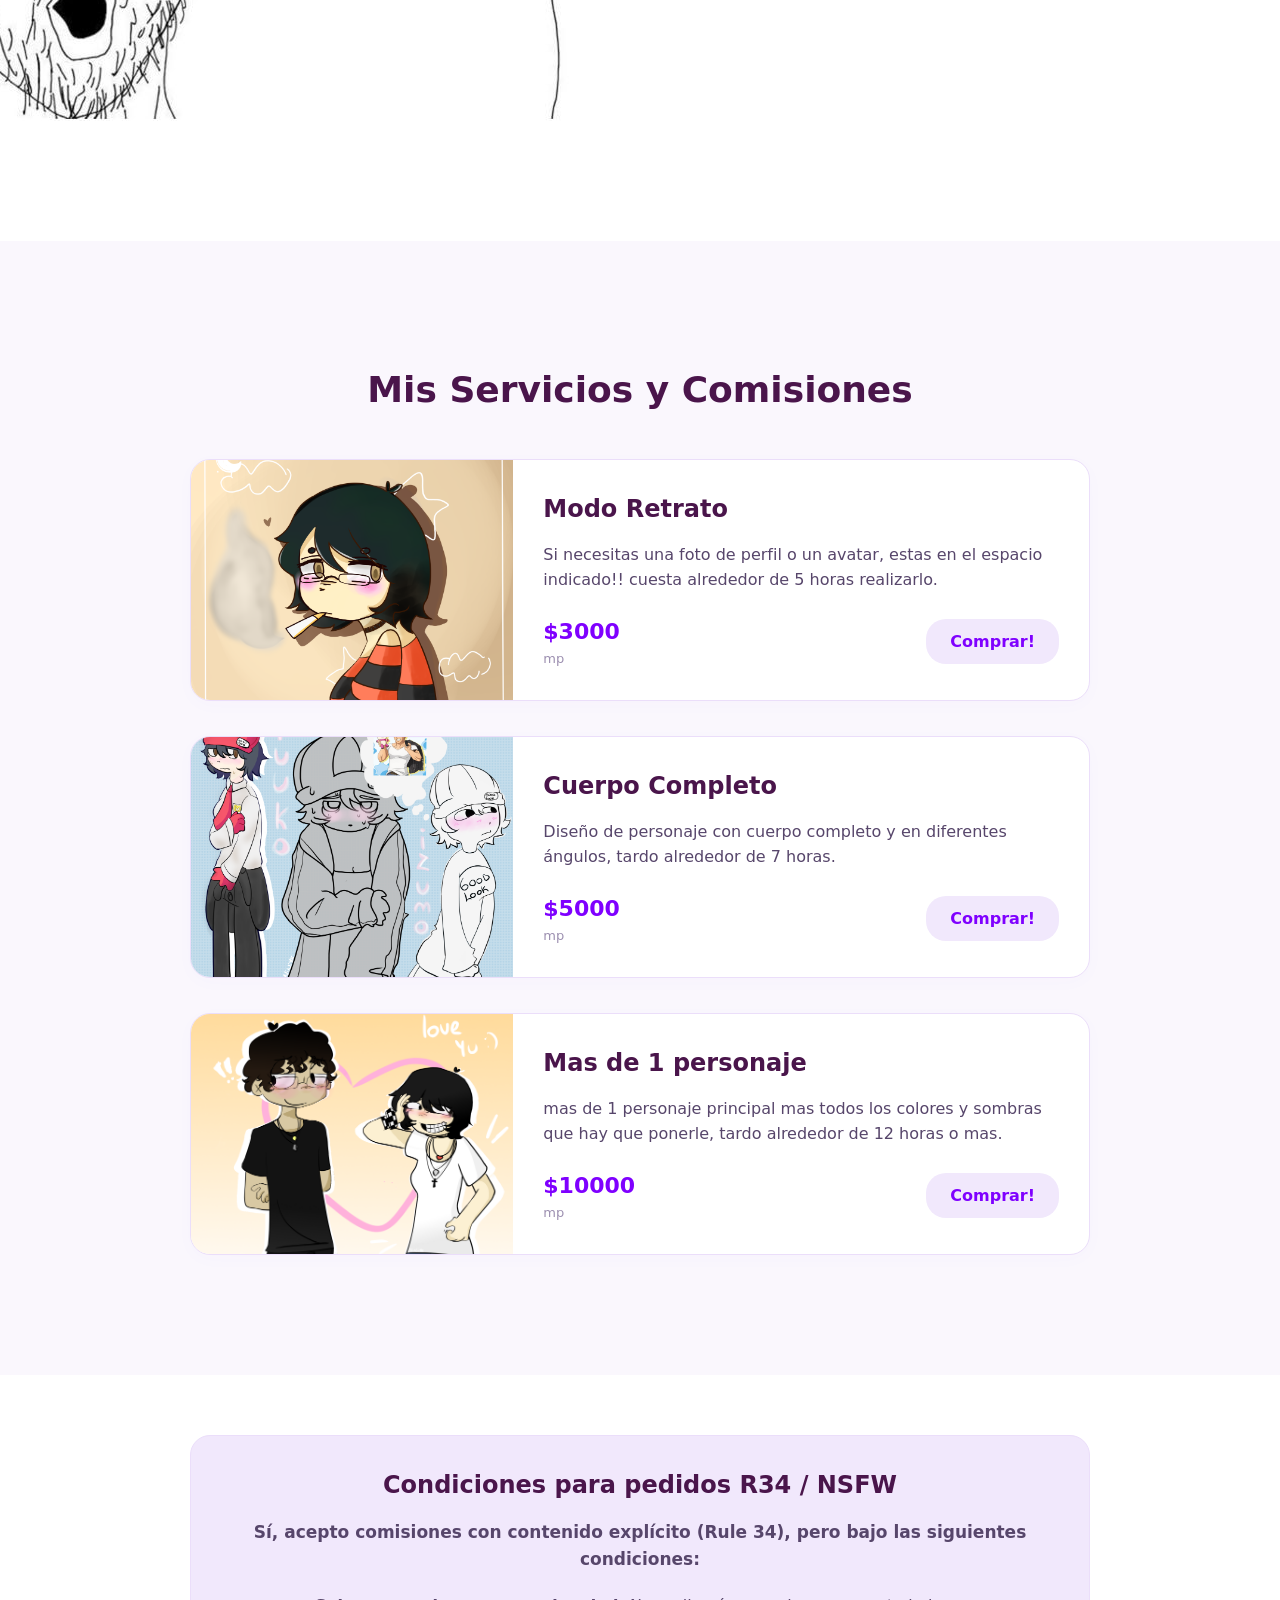
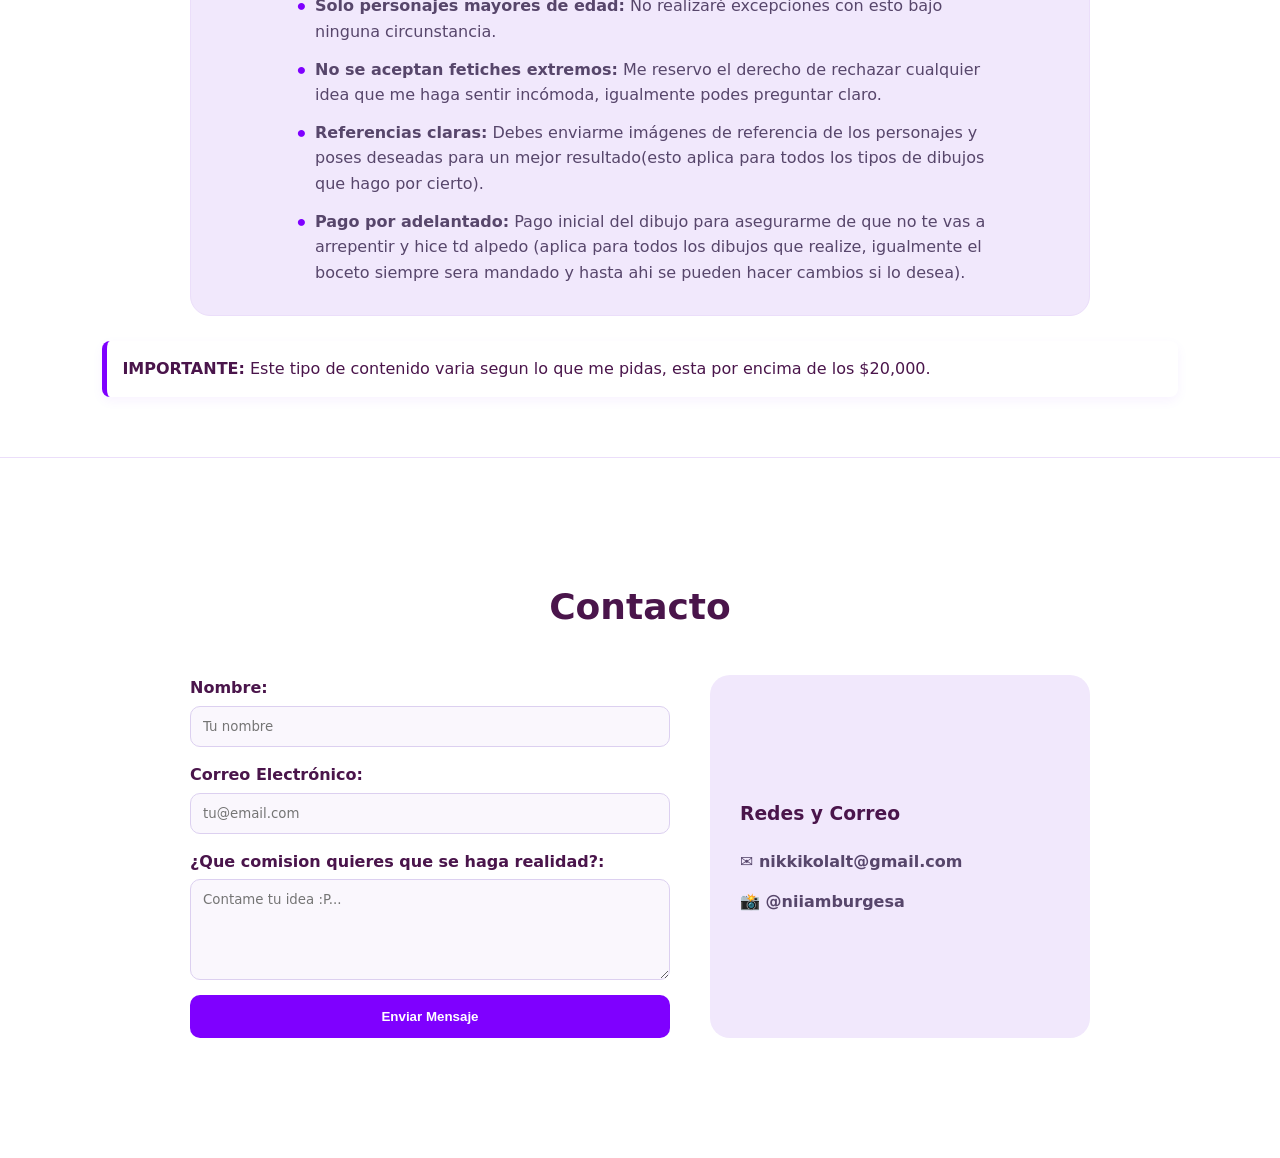
==== commit 5de7b9e1: "Add files via upload" ====
--- a/index.html
+++ b/index.html
@@ -21,7 +21,8 @@
     <header id="inicio" class="seccion-inicio">
         <div class="hero-contenido">
             <h1>Ilustraciones y comisiones <span class="stars">⭐</span></h1>
-            <p class="propuesta-valor">Hago que tus personajes favoritos, OCS se visualizen a mi estilo a un precio muy barato :p (🔞 Se aceptan comisiones NSFW / Rule 34)</p>
+            <p class="propuesta-valor">Hago que tus personajes favoritos, OCS se visualizen a mi estilo a un precio muy barato :p <br>
+                (Se aceptan comisiones NSFW / Rule 34)</p>
             <a href="#servicios" class="btn-cta">Ver Catálogo :1</a>
         </div>
     </header>
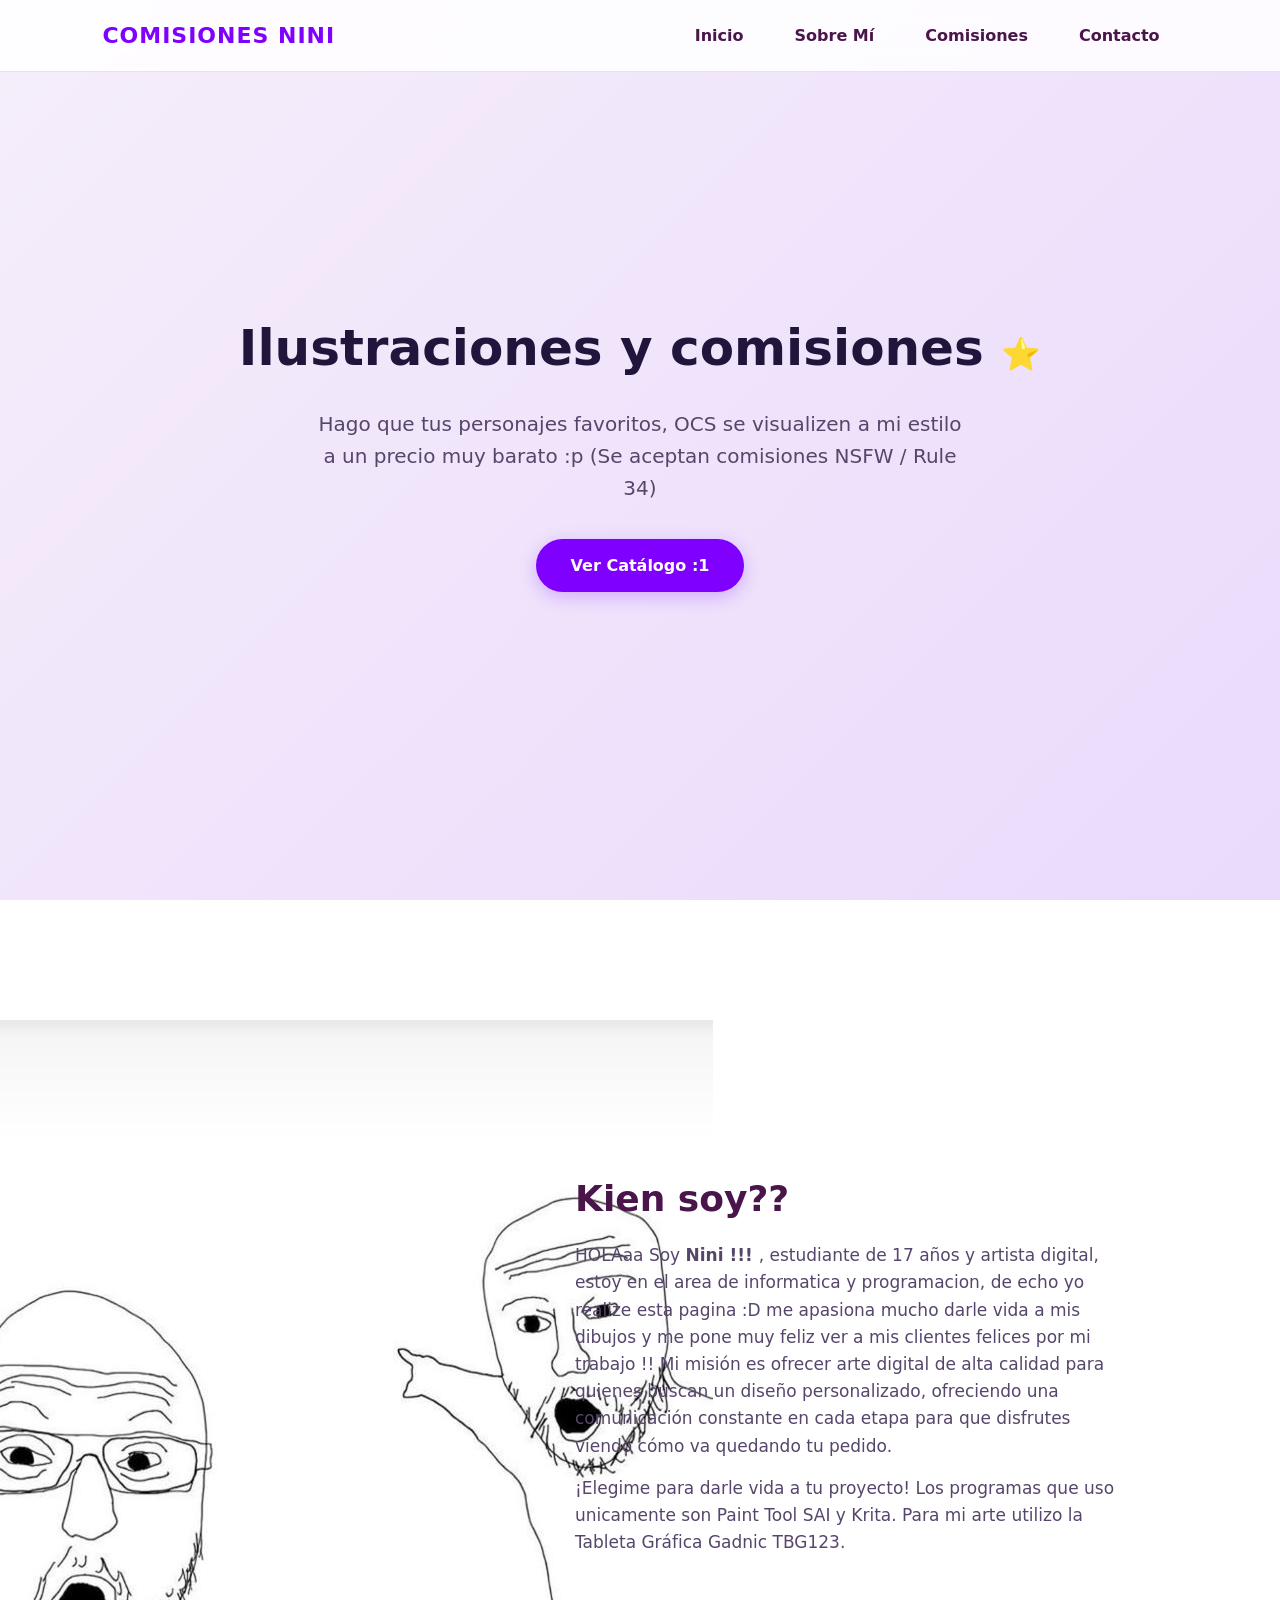
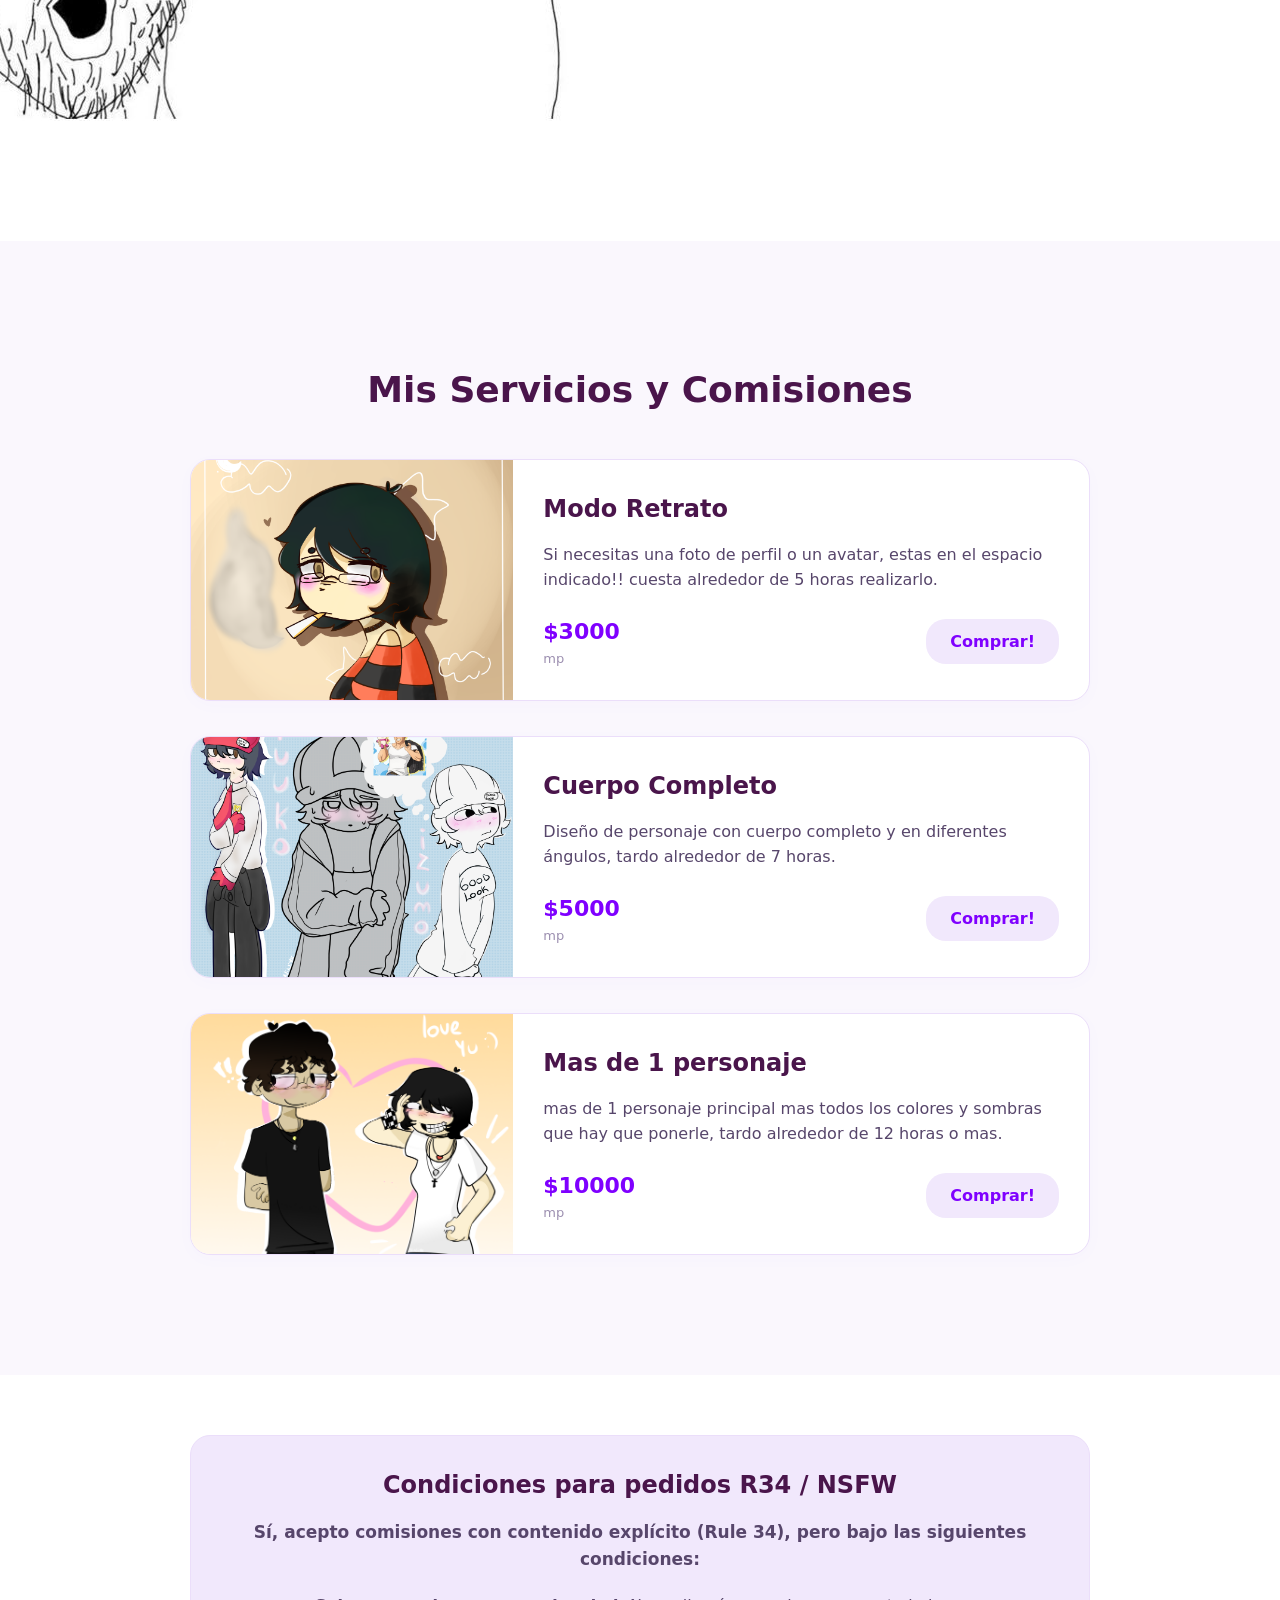
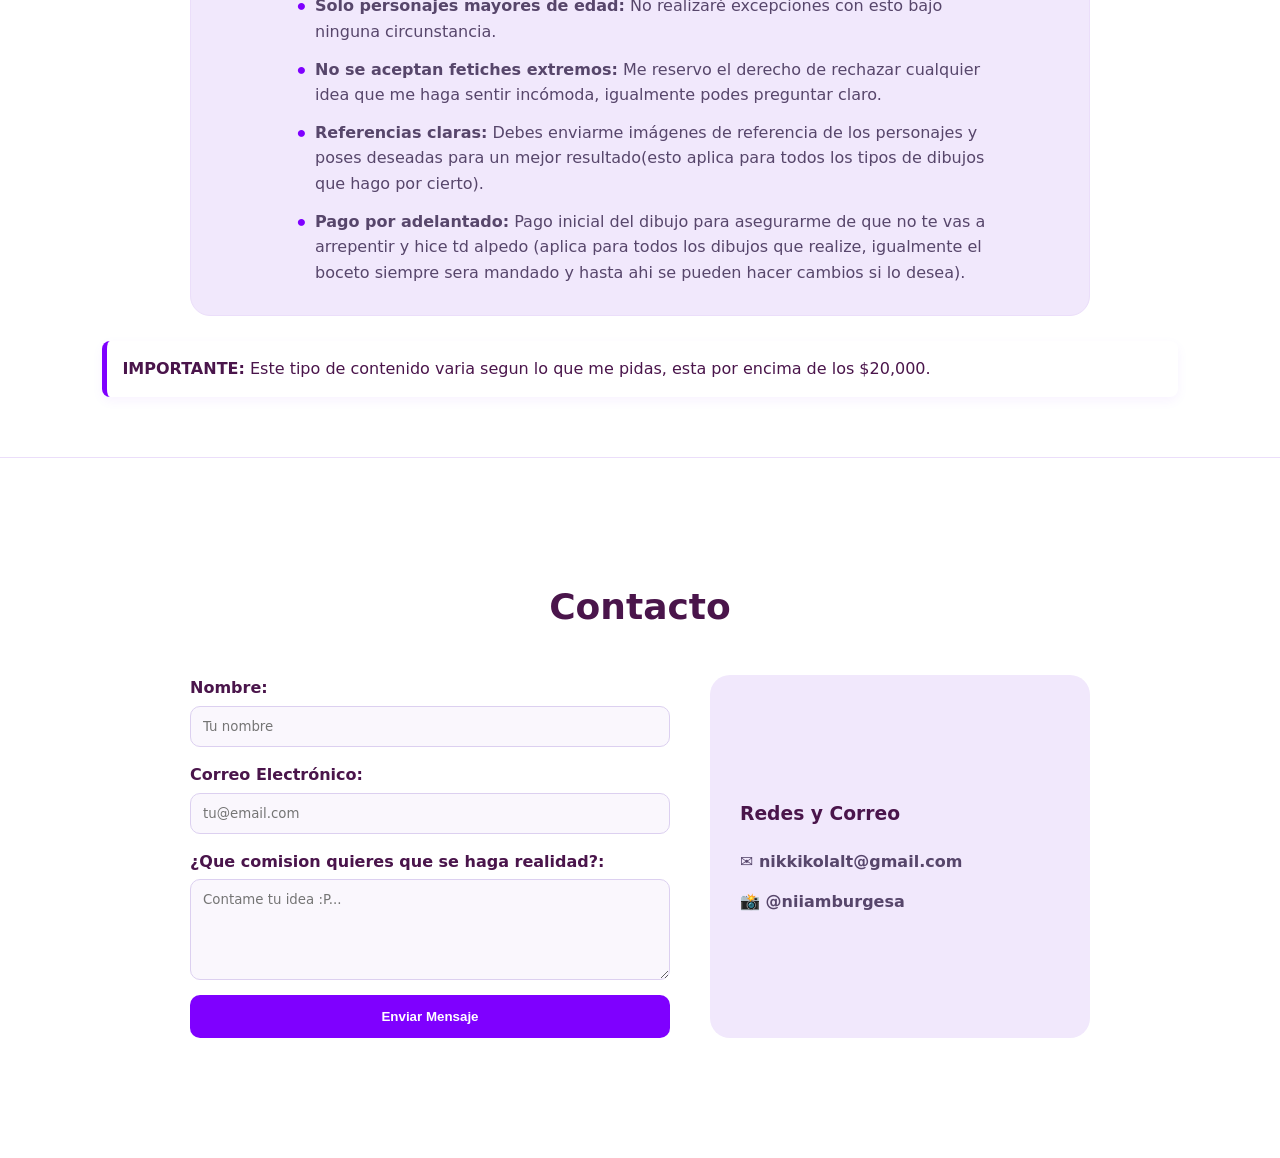
==== commit 4bd2e9d5: "Add files via upload" ====
--- a/index.html
+++ b/index.html
@@ -21,7 +21,7 @@
     <header id="inicio" class="seccion-inicio">
         <div class="hero-contenido">
             <h1>Ilustraciones y comisiones <span class="stars">⭐</span></h1>
-            <p class="propuesta-valor">Hago que tus personajes favoritos, OCS se visualizen a mi estilo a un precio muy barato :p <br>
+            <p class="propuesta-valor">Hago que tus personajes favoritos, OCS se visualizen a mi estilo a un precio muy barato :p 
                 (Se aceptan comisiones NSFW / Rule 34)</p>
             <a href="#servicios" class="btn-cta">Ver Catálogo :1</a>
         </div>
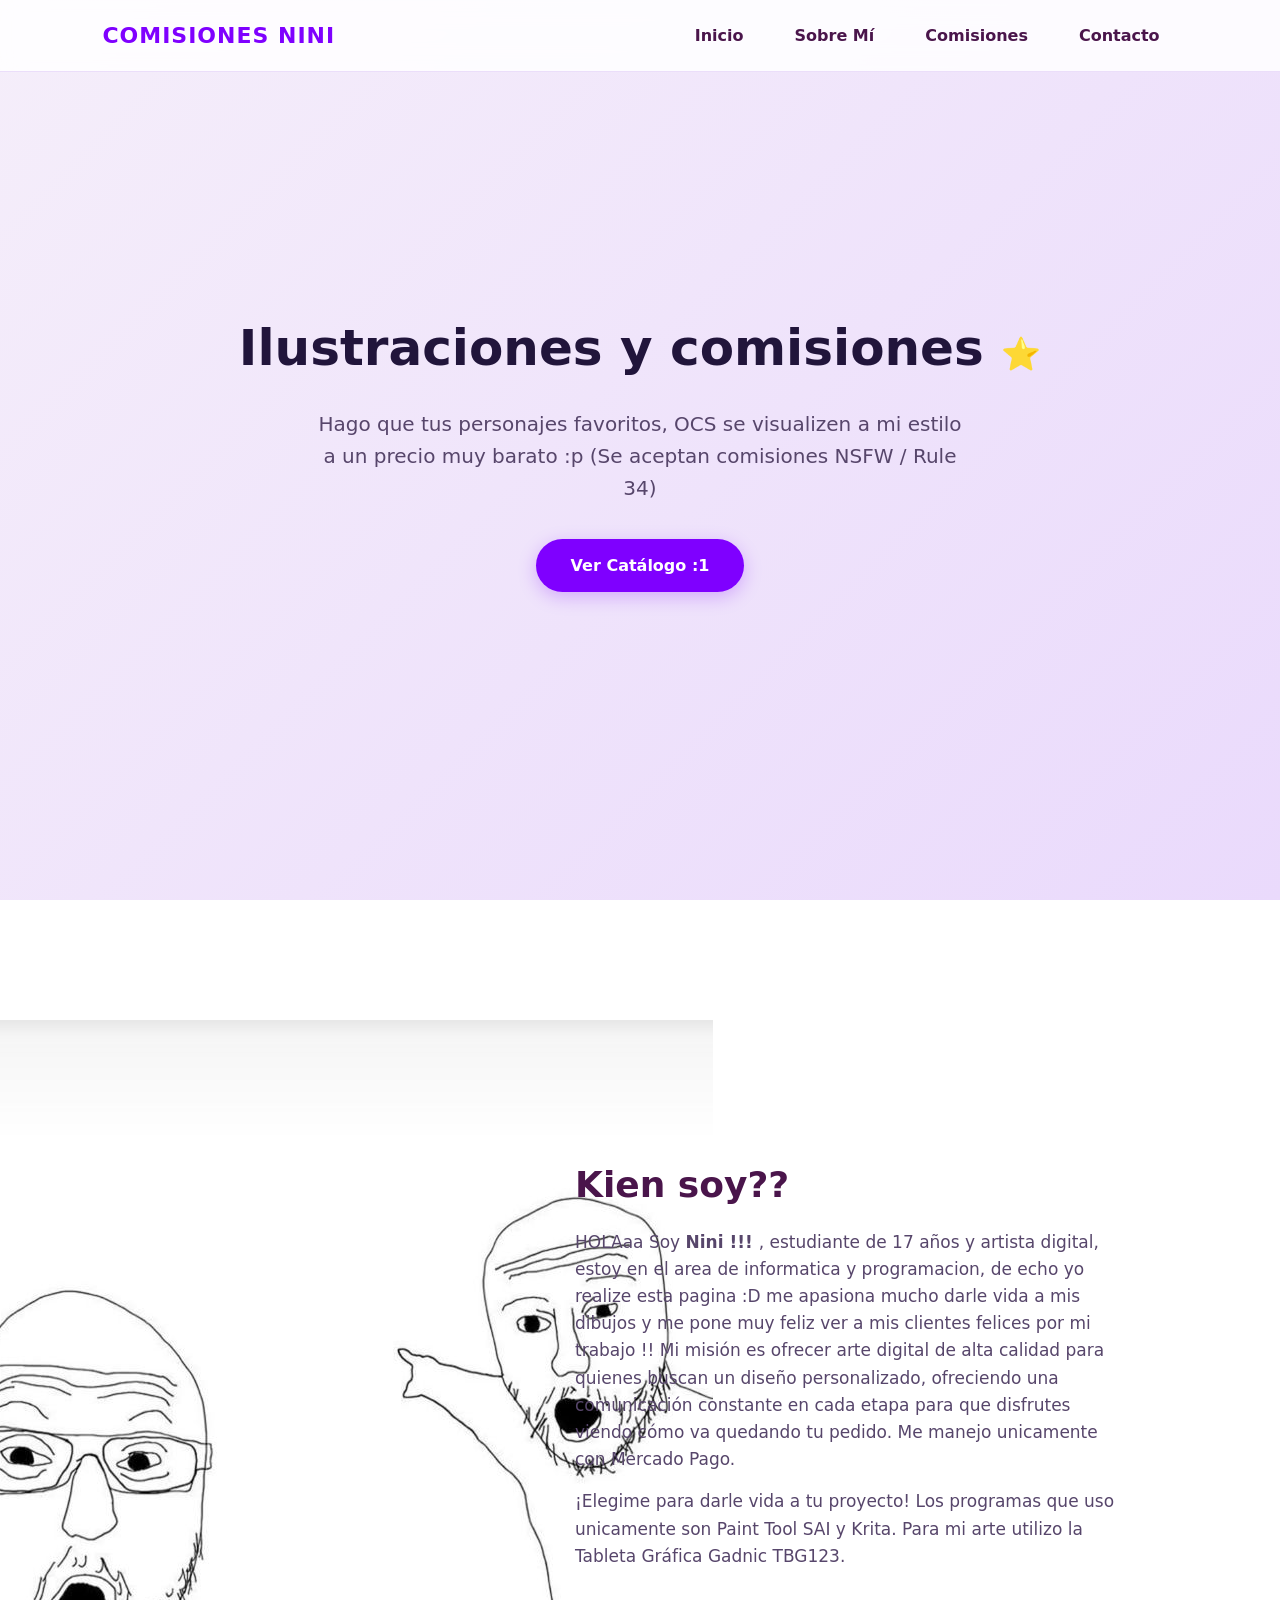
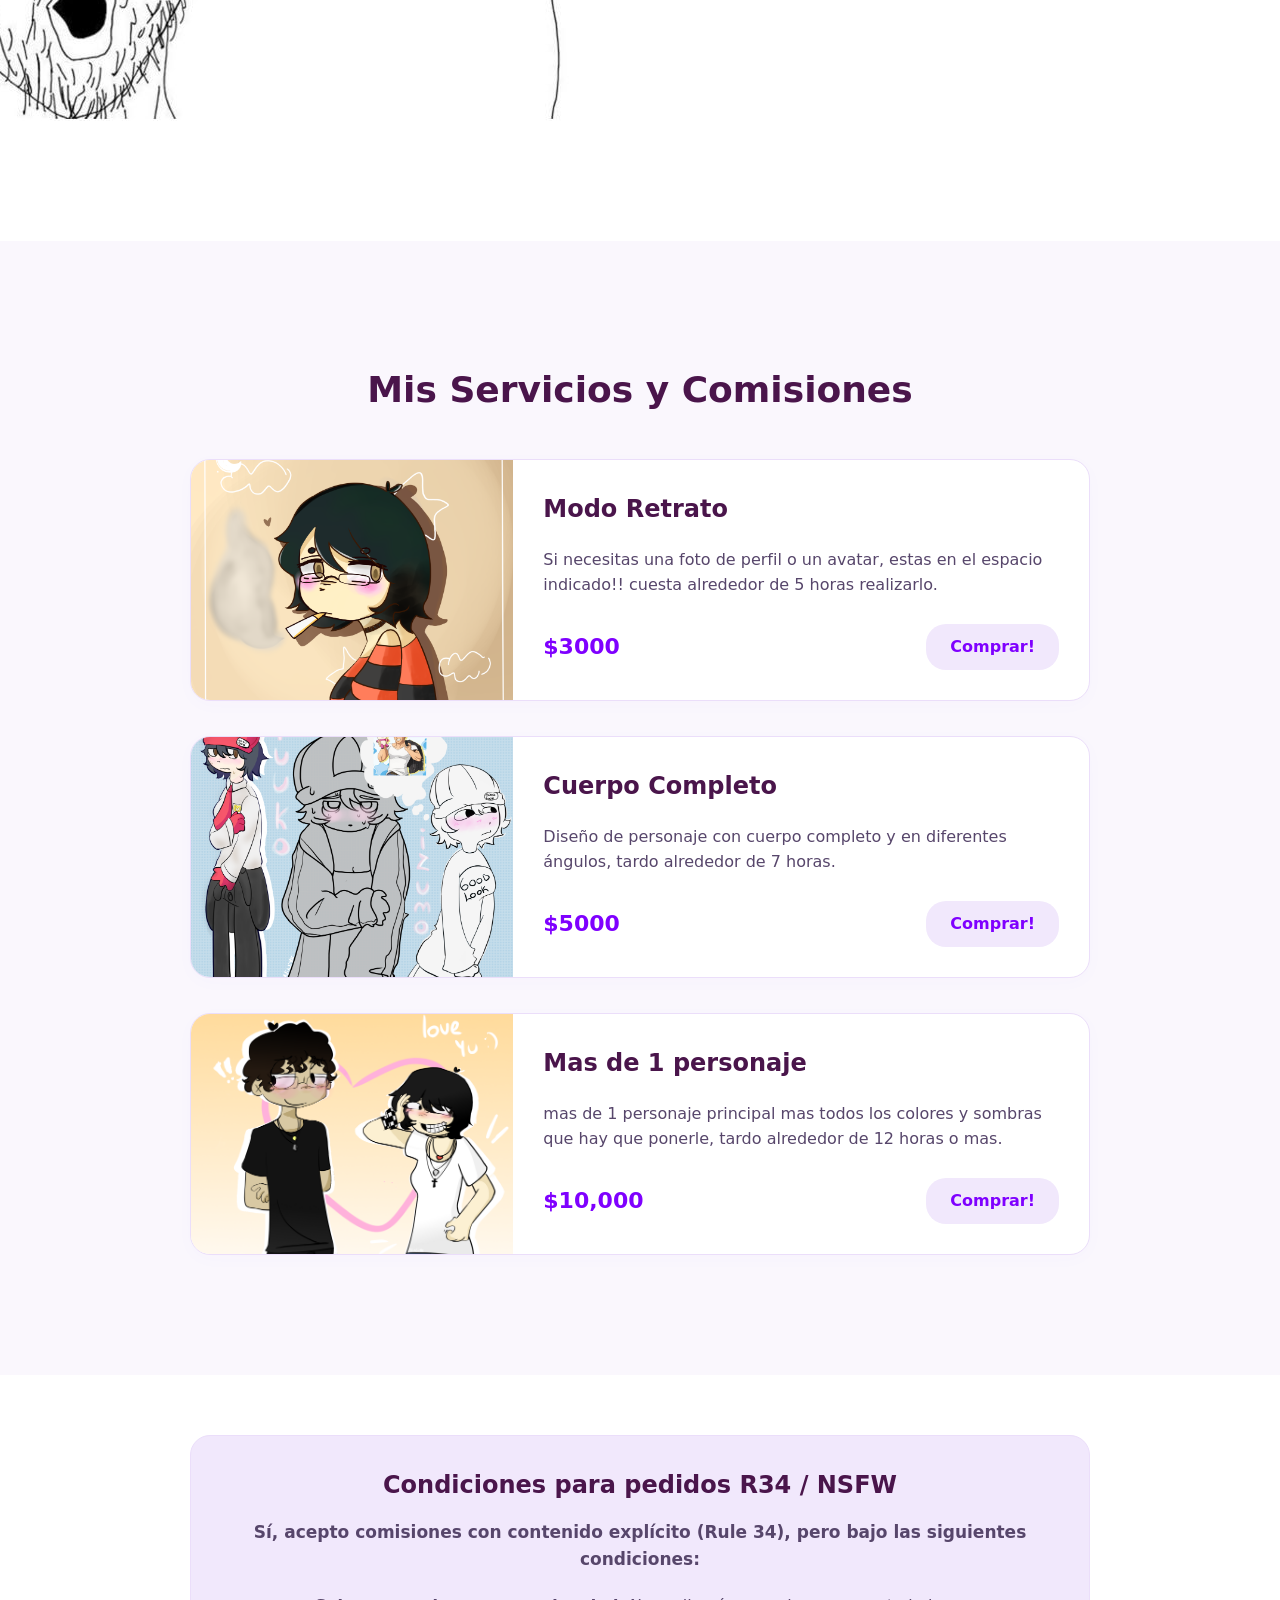
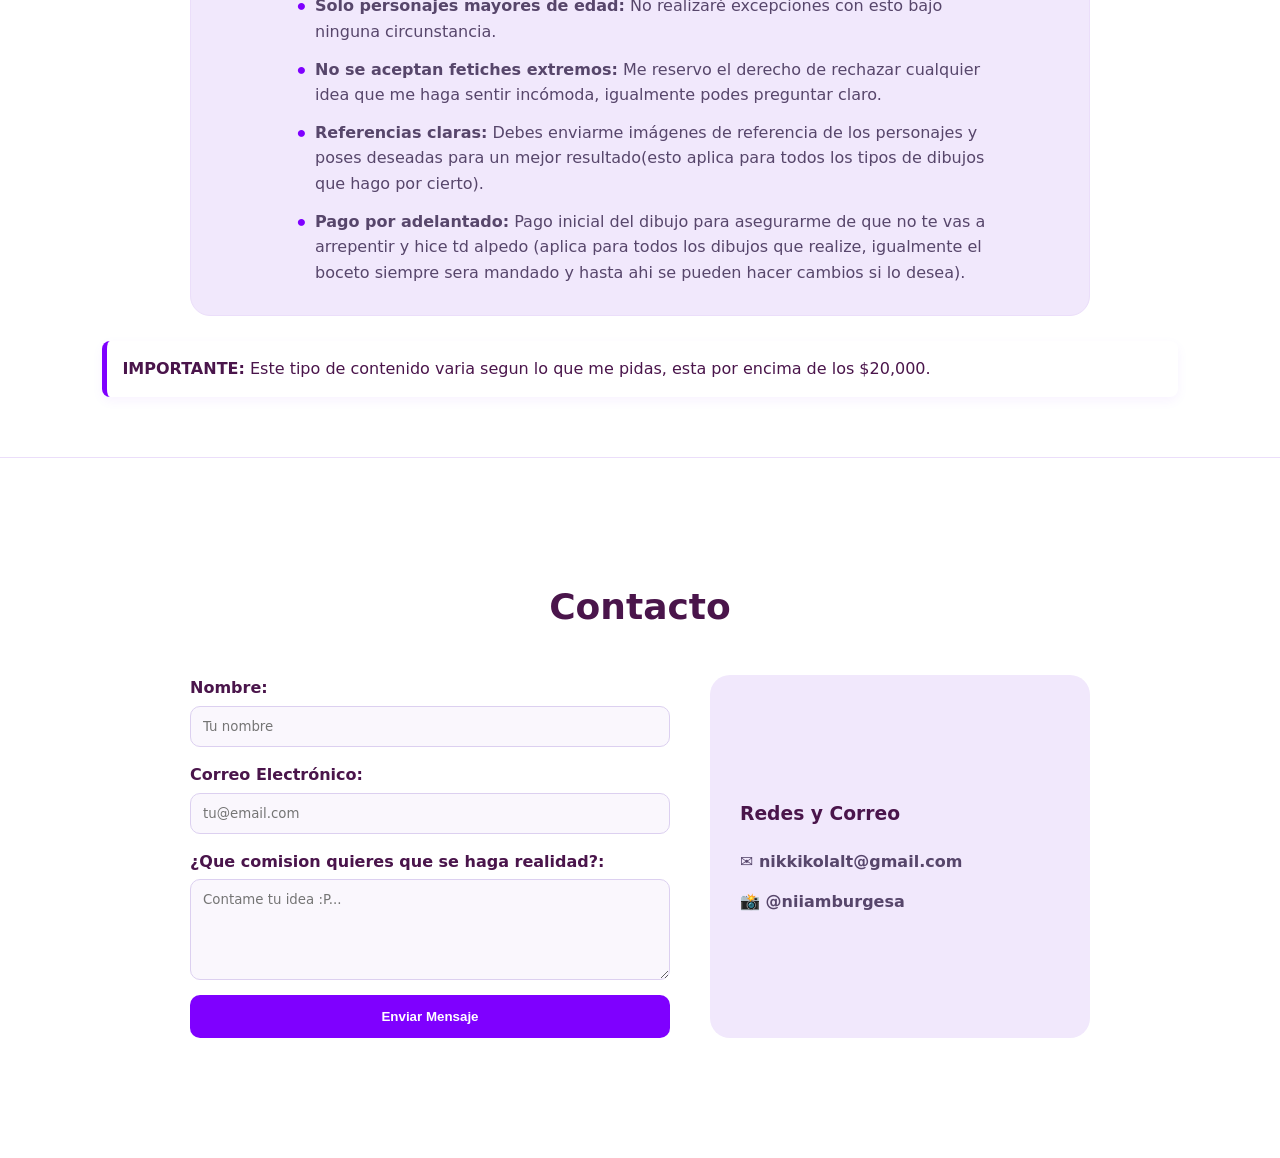
==== commit 8b599515: "Add files via upload" ====
--- a/index.html
+++ b/index.html
@@ -35,7 +35,8 @@
             <div class="sobre-mi-texto-bloque">
                 <h2>Kien soy??</h2>
                 <p>HOLAaa Soy <strong>Nini !!! </strong>, estudiante de 17 años y artista digital, estoy en el area de informatica y programacion, de echo
-                    yo realize esta pagina :D me apasiona mucho darle vida a mis dibujos y me pone muy feliz ver a mis clientes felices por mi trabajo !! Mi misión es ofrecer arte digital de alta calidad para quienes buscan un diseño personalizado, ofreciendo una comunicación constante en cada etapa para que disfrutes viendo cómo va quedando tu pedido.</p>
+                    yo realize esta pagina :D me apasiona mucho darle vida a mis dibujos y me pone muy feliz ver a mis clientes felices por mi trabajo !! Mi misión es ofrecer arte digital de alta calidad para quienes buscan un diseño personalizado, ofreciendo una comunicación constante en cada etapa para que disfrutes viendo cómo va quedando tu pedido.
+                    Me manejo unicamente con Mercado Pago.</p>
                 <p>¡Elegime para darle vida a tu proyecto! Los programas que uso unicamente son Paint Tool SAI y Krita. Para mi arte utilizo la Tableta Gráfica Gadnic TBG123. </p>
             </div>
         </div>
@@ -53,7 +54,7 @@
                     <h3>Modo Retrato</h3>
                     <p>Si necesitas una foto de perfil o un avatar, estas en el espacio indicado!! cuesta alrededor de 5 horas realizarlo.</p>
                     <div class="precio-comprar">
-                        <span class="precio">$3000 <small>mp </small></span>
+                        <span class="precio">$3000 </span>
                         <a href="#contacto" class="btn-comprar">Comprar!</a>
                     </div>
                 </div>
@@ -67,7 +68,7 @@
                     <h3>Cuerpo Completo</h3>
                     <p>Diseño de personaje con cuerpo completo y en diferentes ángulos, tardo alrededor de 7 horas.</p>
                     <div class="precio-comprar">
-                        <span class="precio">$5000 <small>mp </small></span>
+                        <span class="precio">$5000 </span>
                         <a href="#contacto" class="btn-comprar">Comprar!</a>
                     </div>
                 </div>
@@ -81,7 +82,7 @@
                     <h3>Mas de 1 personaje</h3>
                     <p>mas de 1 personaje principal mas todos los colores y sombras que hay que ponerle, tardo alrededor de 12 horas o mas.</p>
                     <div class="precio-comprar">
-                        <span class="precio">$10000 <small>mp </small></span>
+                        <span class="precio">$10,000 </span>
                         <a href="#contacto" class="btn-comprar">Comprar!</a>
                     </div>
                 </div>
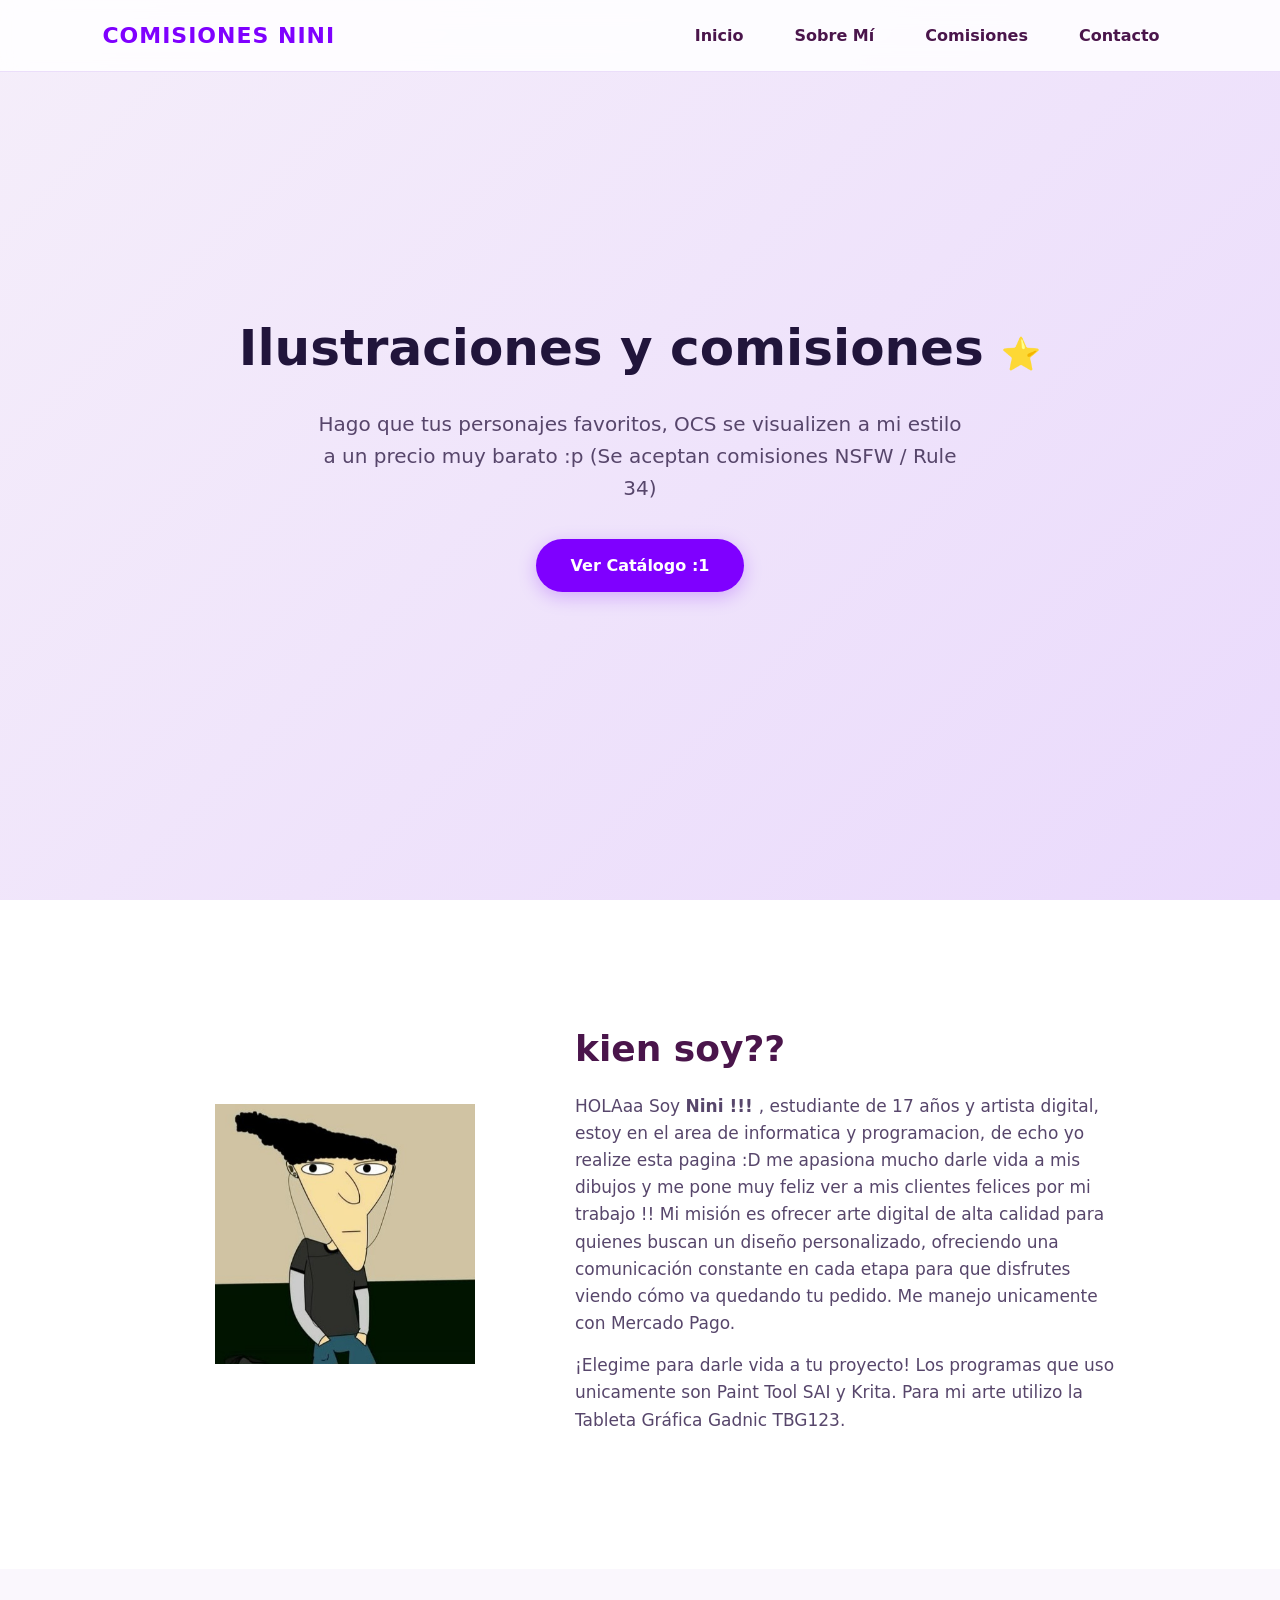
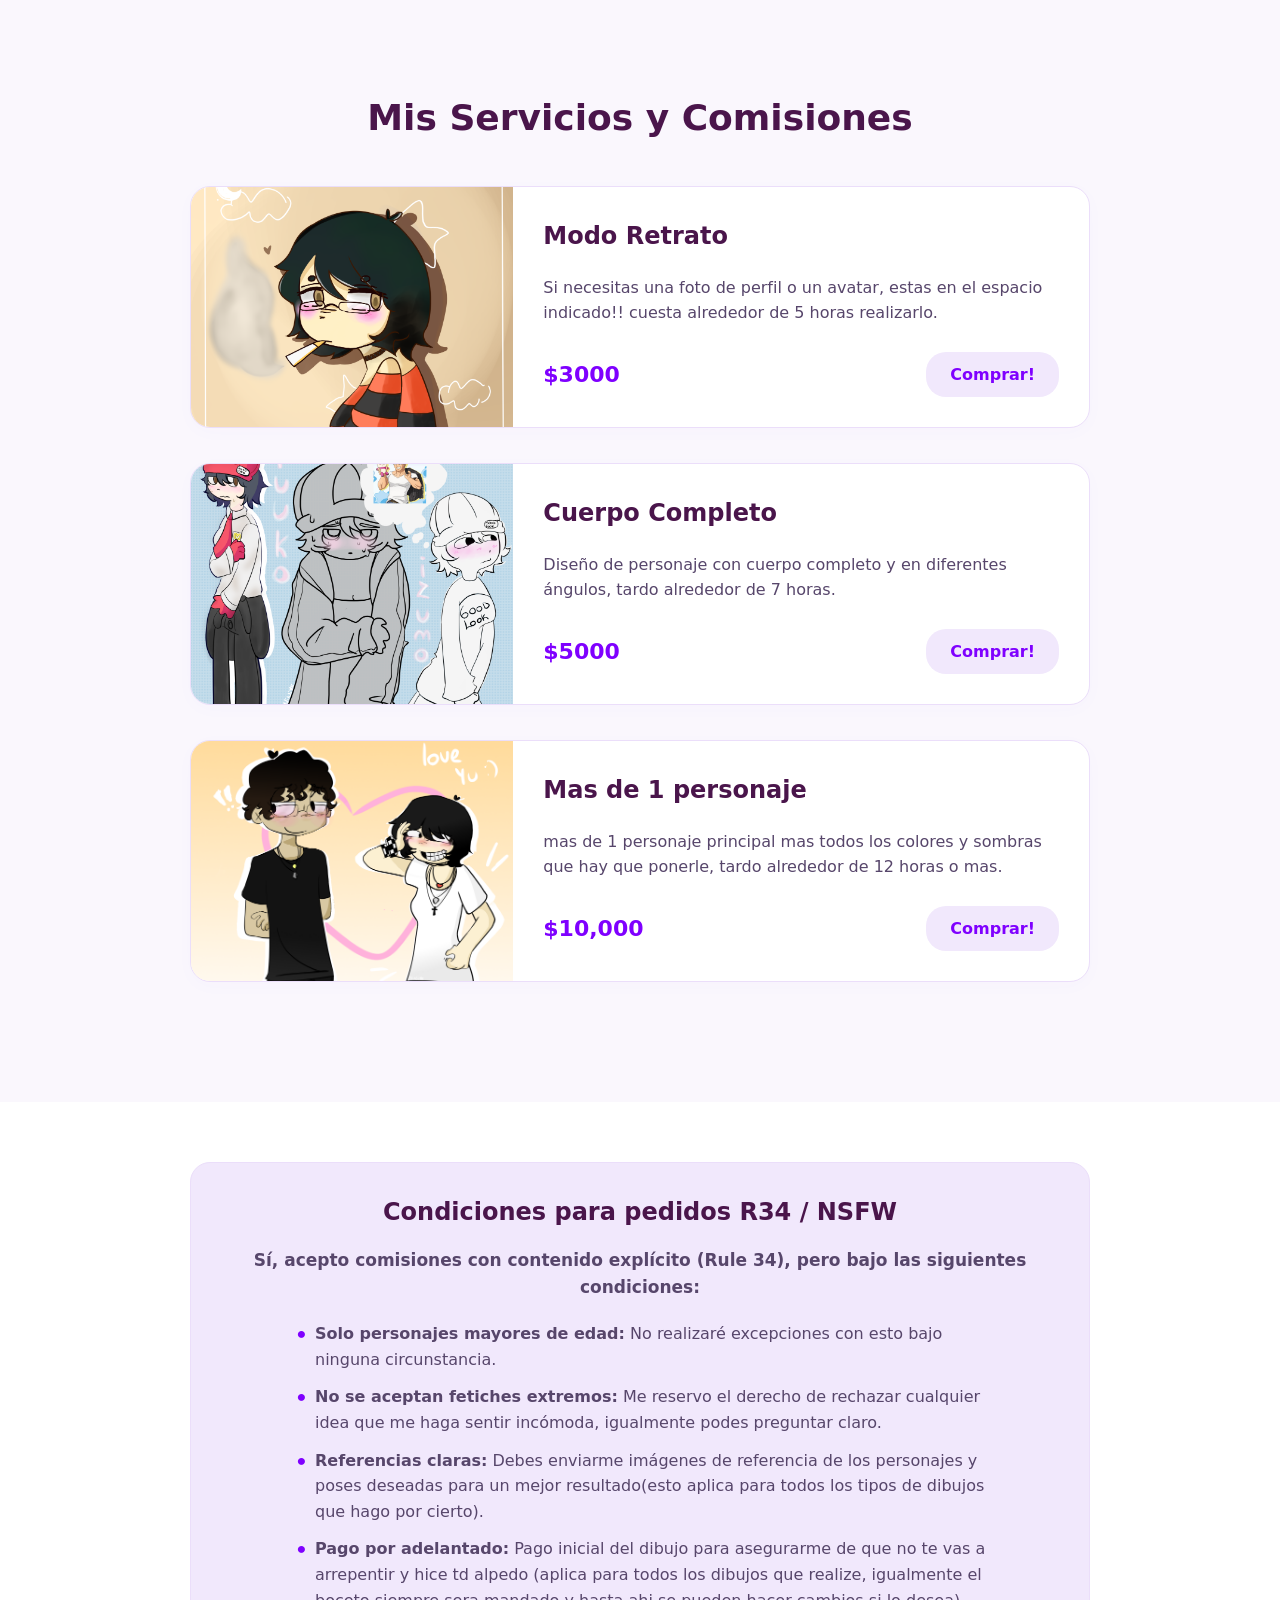
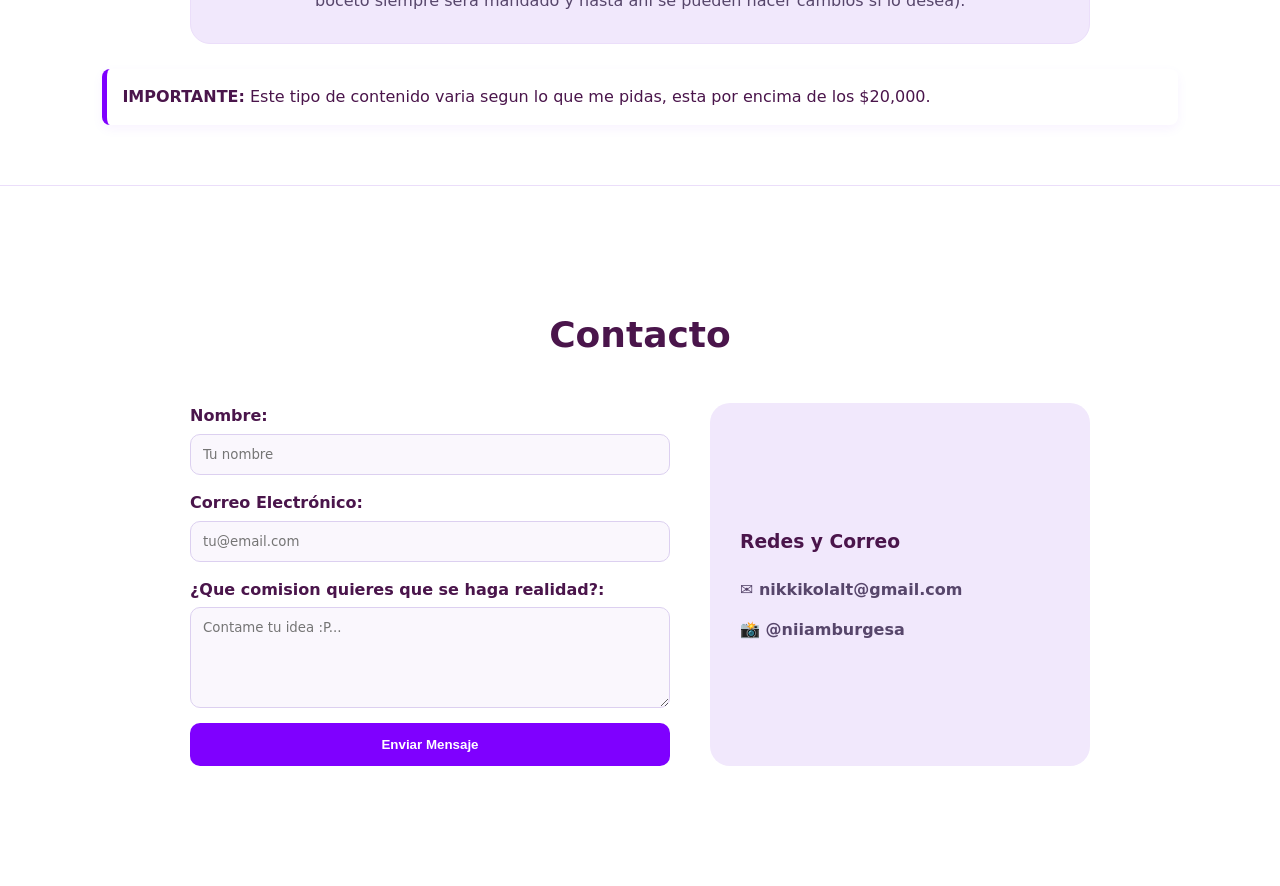
==== commit 974f73b1: "Add files via upload" ====
--- a/index.html
+++ b/index.html
@@ -30,10 +30,10 @@
     <section id="sobre-mi" class="seccion-sobre-mi">
         <div class="sobre-mi-contenedor">
             <div class="sobre-mi-foto-bloque">
-                <img src="hey.jpg" alt="Nini Artista" class="hey-foto">
+                <img src="jaique.jpg" alt="Nini Artista" class="jaique-foto">
             </div>
             <div class="sobre-mi-texto-bloque">
-                <h2>Kien soy??</h2>
+                <h2>kien soy??</h2>
                 <p>HOLAaa Soy <strong>Nini !!! </strong>, estudiante de 17 años y artista digital, estoy en el area de informatica y programacion, de echo
                     yo realize esta pagina :D me apasiona mucho darle vida a mis dibujos y me pone muy feliz ver a mis clientes felices por mi trabajo !! Mi misión es ofrecer arte digital de alta calidad para quienes buscan un diseño personalizado, ofreciendo una comunicación constante en cada etapa para que disfrutes viendo cómo va quedando tu pedido.
                     Me manejo unicamente con Mercado Pago.</p>
--- a/style.css
+++ b/style.css
@@ -130,6 +130,13 @@
     justify-content: center;
 }
 
+.jaique-foto {
+    width: 260px;
+    height: 260px;
+    object-fit: cover;
+ 
+    
+}
 .sobre-mi-texto-bloque {
     flex: 1.5;
     min-width: 300px;
@@ -362,4 +369,69 @@
     position: absolute;
     left: 5px;
     top: -2px;
+}
+
+@media (max-width: 768px) {
+    h2 {
+        font-size: 28px;
+        margin-bottom: 25px;
+    }
+    
+    .seccion-sobre-mi, 
+    .seccion-servicios, 
+    .seccion-contacto,
+    .seccion-condiciones {
+        padding: 60px 5%;
+    }
+
+    .container-menu {
+        flex-direction: column;
+        padding: 12px 5%;
+        gap: 10px;
+        position: static;
+    }
+    
+    .seccion-inicio {
+        height: auto;
+        padding: 80px 20px;
+    }
+
+    .hero-contenido h1 {
+        font-size: 32px;
+    }
+
+    .propuesta-valor {
+        font-size: 16px;
+    }
+
+    .sobre-mi-contenedor {
+        flex-direction: column;
+        gap: 30px;
+    }
+
+    .sobre-mi-texto-bloque h2 {
+        text-align: center;
+    }
+
+    .tarjeta-horizontal {
+        flex-direction: column;
+    }
+
+    .dibujo-foto-bloque {
+        max-height: 280px;
+        width: 100%;
+    }
+
+    .dibujo-info-bloque {
+        padding: 20px;
+    }
+
+    .contacto-contenedor {
+        flex-direction: column;
+        gap: 30px;
+    }
+
+    .datos-contacto {
+        width: 100%;
+    }
 }
